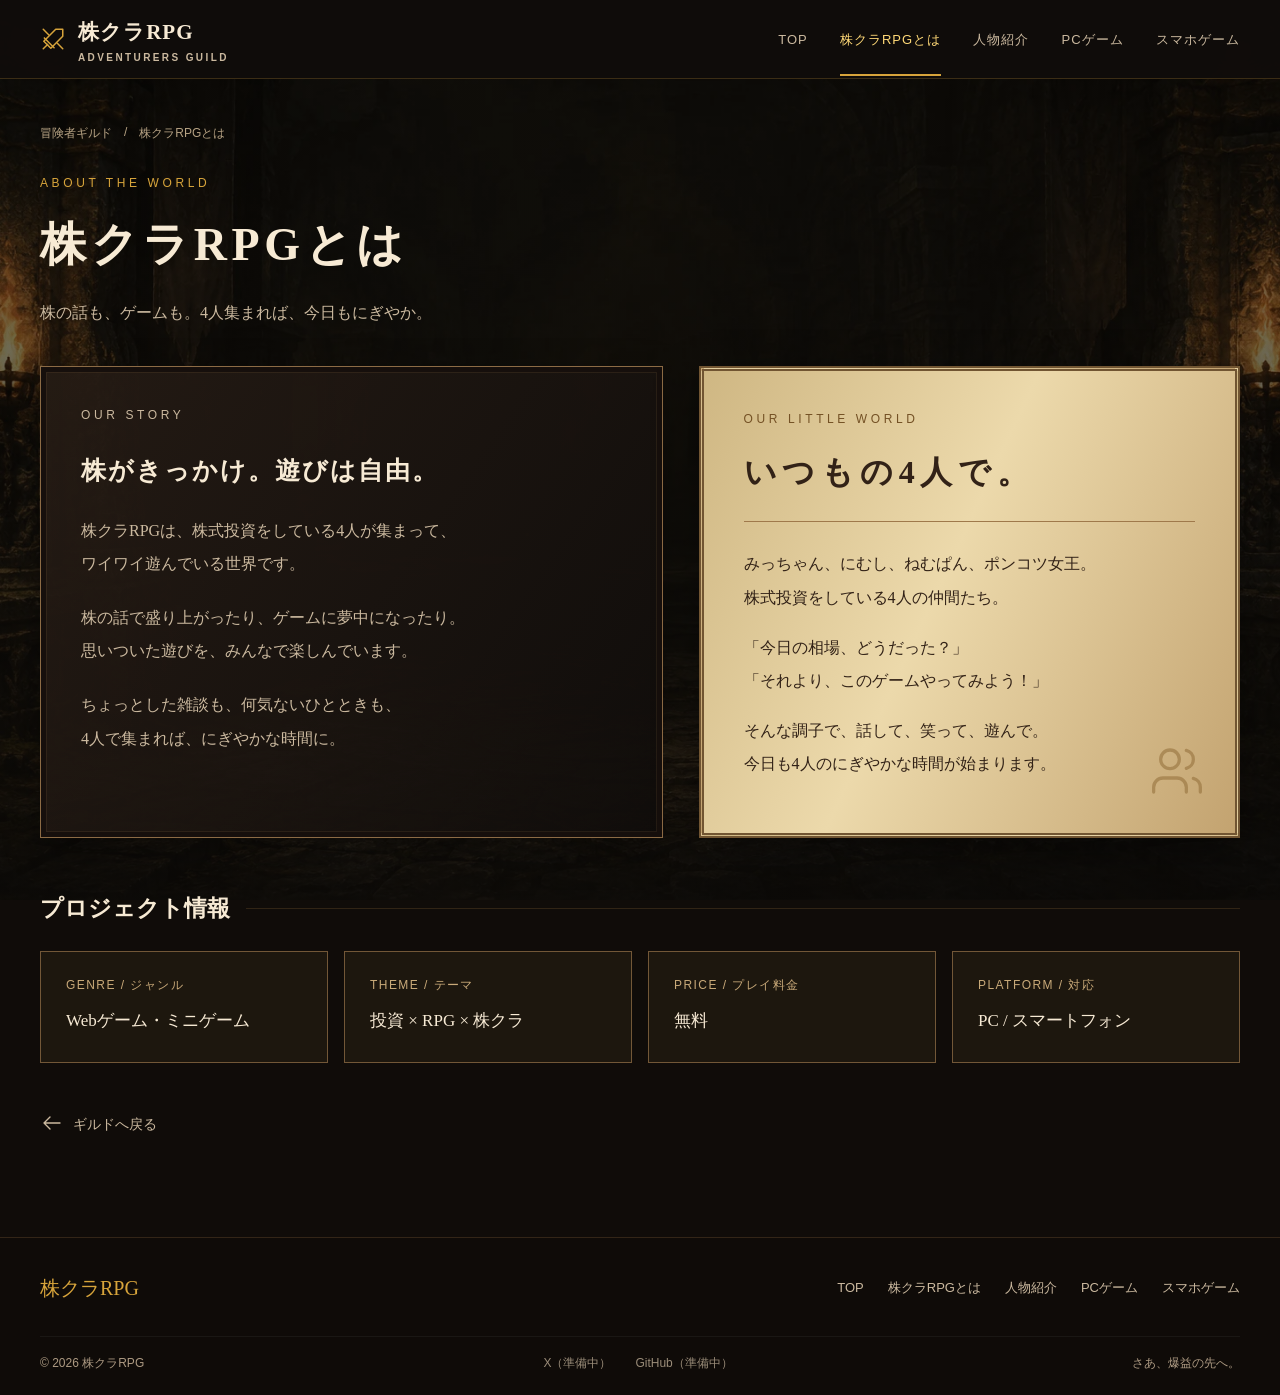
==== about.html @ ed6b9f36 "first commit" ====
<!doctype html>
<html lang="ja"><head><meta charset="utf-8"><meta name="viewport" content="width=device-width,initial-scale=1"><meta name="theme-color" content="#100c09"><title>株クラRPGとは | 株クラRPG 公式サイト</title><meta name="description" content="株式投資をしている4人が集まって、株の話やゲームをワイワイ楽しむ株クラRPGの世界。"><meta property="og:title" content="株クラRPGとは | 株クラRPG"><meta property="og:description" content="株式投資をしている4人が集まって、株の話やゲームをワイワイ楽しむ株クラRPGの世界。"><meta property="og:type" content="website"><meta name="twitter:card" content="summary_large_image"><meta property="og:image" content="https://kabukura-rpg-guild.eager-loom-9898.chatgpt.site/assets/images/logo/kabukura-rpg.png"><meta property="og:image:alt" content="株クラRPG ロゴ"><meta property="og:url" content="https://kabukura-rpg-guild.eager-loom-9898.chatgpt.site/about.html"><link rel="icon" href="./assets/images/logo/kabukura-rpg.png"><link rel="stylesheet" href="./assets/css/common.css"><link rel="stylesheet" href="./assets/css/pages.css"><script src="./data/site.js" defer></script><script src="./assets/js/common.js" defer></script></head><body class="subpage"><a class="skip-link" href="#main">本文へスキップ</a><header class="site-header" data-header></header><main id="main" class="container page-main"><div class="page-head"><div class="crumb"><a href="./index.html">冒険者ギルド</a><span>/</span><span>株クラRPGとは</span></div><p class="eyebrow">About the world</p><h1>株クラRPGとは</h1><p>株の話も、ゲームも。4人集まれば、今日もにぎやか。</p></div><div class="page-content"><div class="intro-layout"><section class="intro-copy rpg-panel"><p class="eyebrow">Our story</p><h2>株がきっかけ。遊びは自由。</h2><p>株クラRPGは、株式投資をしている4人が集まって、<br>ワイワイ遊んでいる世界です。</p><p>株の話で盛り上がったり、ゲームに夢中になったり。<br>思いついた遊びを、みんなで楽しんでいます。</p><p>ちょっとした雑談も、何気ないひとときも、<br>4人で集まれば、にぎやかな時間に。</p></section><section class="lore-card"><p class="eyebrow">Our little world</p><h2>いつもの4人で。</h2><p>みっちゃん、にむし、ねむぱん、ポンコツ女王。<br>株式投資をしている4人の仲間たち。</p><p>「今日の相場、どうだった？」<br>「それより、このゲームやってみよう！」</p><p>そんな調子で、話して、笑って、遊んで。<br>今日も4人のにぎやかな時間が始まります。</p><span class="lore-mark" data-icon="users"></span></section></div><h2 class="section-heading">プロジェクト情報</h2><dl class="info-grid"><div class="info-card"><dt>GENRE / ジャンル</dt><dd>Webゲーム・ミニゲーム</dd></div><div class="info-card"><dt>THEME / テーマ</dt><dd>投資 × RPG × 株クラ</dd></div><div class="info-card"><dt>PRICE / プレイ料金</dt><dd>無料</dd></div><div class="info-card"><dt>PLATFORM / 対応</dt><dd>PC / スマートフォン</dd></div></dl><div class="page-end"><a href="./index.html" class="back-link"><span data-icon="back"></span>ギルドへ戻る</a></div></div></main><footer class="site-footer" data-footer></footer><noscript><p class="container noscript">人物・ゲームの一覧表示にはJavaScriptが必要です。<a href="./index.html">TOP</a> / <a href="./about.html">株クラRPGとは</a> / <a href="./characters.html">人物紹介</a> / <a href="./games-pc.html">PCゲーム</a> / <a href="./games-mobile.html">スマホゲーム</a></p></noscript></body></html>
---- assets/css/common.css ----
@charset "UTF-8";
:root{--bg-deep:#100c09;--bg-stone:#211912;--stone-light:#463527;--wood-dark:#3a2113;--wood-main:#6d3d1f;--wood-light:#a9652e;--gold:#d7a43b;--gold-light:#ffd977;--fire:#ef7b21;--fire-light:#ffc45c;--text-main:#f7ead4;--text-sub:#cbb99f;--danger:#b94235;--blue:#315f9c;--line:#82613b;--serif:"Yu Mincho","Hiragino Mincho ProN",serif;--sans:"Hiragino Kaku Gothic ProN","Yu Gothic",sans-serif}
*{box-sizing:border-box}html{scroll-behavior:smooth;color-scheme:dark}body{margin:0;background:var(--bg-deep);color:var(--text-main);font-family:var(--serif);font-size:16px;line-height:1.8}body:before{content:"";position:fixed;inset:0;z-index:-1;background:linear-gradient(180deg,rgba(12,10,8,.45),rgba(12,10,8,.82)),url('../images/backgrounds/guild-hall.webp') center top/cover no-repeat}a{color:inherit;text-decoration:none}button{font:inherit;color:inherit;cursor:pointer}img{max-width:100%;display:block}button,a{-webkit-tap-highlight-color:transparent}button:disabled{cursor:not-allowed}a:focus-visible,button:focus-visible{outline:3px solid var(--gold-light);outline-offset:5px}h1,h2,h3,p{margin-top:0}h1,h2,h3{font-weight:600}svg.icon{width:24px;height:24px;fill:none;stroke:currentColor;stroke-width:1.4;stroke-linecap:round;stroke-linejoin:round;flex-shrink:0}.container{width:min(1200px,calc(100% - 64px));margin-inline:auto}.skip-link{position:fixed;left:16px;top:-100px;z-index:100;background:var(--bg-stone);padding:12px}.skip-link:focus{top:10px}.site-header{position:sticky;top:0;z-index:20;border-bottom:1px solid #d7a43b38;background:#100d0bef;backdrop-filter:blur(12px)}.header-inner{min-height:78px;display:flex;align-items:center;justify-content:space-between;gap:24px}.brand{display:flex;gap:12px;align-items:center;font-size:21px;font-weight:700;letter-spacing:.05em}.brand svg{color:var(--gold);width:26px;height:26px}.brand small{font-family:var(--sans);display:block;font-size:10px;letter-spacing:.24em;line-height:1.3;color:var(--text-sub)}.main-nav{display:flex;gap:32px;align-items:center;font-family:var(--sans);font-size:13px;letter-spacing:.08em}.main-nav a{padding:26px 0 23px;border-bottom:2px solid transparent;color:var(--text-sub)}.main-nav a:hover,.main-nav a[aria-current]{color:var(--gold-light);border-color:var(--gold)}.menu-toggle{display:none;min-width:44px;min-height:44px;border:1px solid var(--line);background:#211912}.eyebrow{font:12px/1.5 var(--sans);letter-spacing:.3em;color:var(--gold);text-transform:uppercase}.rpg-panel{background:linear-gradient(125deg,#261c15ee,#100d0bf5);border:1px solid #8c6b45;box-shadow:inset 0 0 0 5px #160f0c,inset 0 0 0 6px #6e543338,0 12px 35px #0005}.gold-button,.sub-button{display:inline-flex;justify-content:center;align-items:center;gap:10px;min-height:48px;padding:10px 22px;border:1px solid #be904f;background:linear-gradient(#644424,#3a2718);color:var(--gold-light);font-size:14px;letter-spacing:.08em;transition:filter .2s}.gold-button:hover{filter:brightness(1.25)}.sub-button{background:#17130e;border-color:#5c4934;color:var(--text-sub)}.site-footer{border-top:1px solid #8763384d;background:#100c09cc;margin-top:70px;padding:32px 0 20px;font-family:var(--sans)}.footer-top,.footer-bottom{display:flex;justify-content:space-between;align-items:center;gap:24px}.footer-brand{font-family:var(--serif);font-size:20px;color:var(--gold)}.footer-nav{display:flex;flex-wrap:wrap;gap:12px 24px;font-size:13px;color:var(--text-sub)}.footer-nav a:hover{color:var(--gold-light)}.footer-bottom{margin-top:30px;border-top:1px solid #ffffff0c;padding-top:16px;font-size:12px;color:#ad9a82}.social-links{display:flex;gap:24px}.social-unset{color:#9b8d79;font-size:12px}.back-link{display:inline-flex;align-items:center;gap:9px;font:14px var(--sans);color:var(--text-sub);min-height:44px}.page-head{padding:46px 0 38px}.page-head h1{font-size:clamp(30px,4vw,46px);letter-spacing:.1em;margin:12px 0}.page-head p:last-child{color:var(--text-sub);margin:0}.crumb{font:12px var(--sans);color:#b7a384;display:flex;gap:12px;margin-bottom:32px}.page-main{min-height:65vh}.noscript{padding:16px;border:1px solid var(--gold)}
@media(max-width:1000px){.main-nav{gap:18px;font-size:12px}}@media(max-width:767px){.container{width:calc(100% - 36px)}.header-inner{min-height:66px}.brand{font-size:18px}.menu-toggle{display:grid;place-items:center}.main-nav{display:none;position:absolute;top:66px;left:0;right:0;flex-direction:column;gap:0;background:#17120ffb;border-bottom:1px solid var(--line);padding:14px 18px}.main-nav.is-open{display:flex}.main-nav a{width:100%;padding:13px 10px;font-size:14px}.footer-top,.footer-bottom{align-items:flex-start;flex-direction:column;gap:18px}.footer-nav{gap:12px 18px}.site-footer{margin-top:44px}.page-head{padding-top:30px}.page-head h1{font-size:30px}body:before{position:absolute;min-height:100vh;background-attachment:scroll}}
@media(prefers-reduced-motion:reduce){html{scroll-behavior:auto}*,*:before,*:after{animation:none!important;transition:none!important}}
---- assets/css/pages.css ----
.page-content{padding-bottom:20px}.intro-layout{display:grid;grid-template-columns:1.15fr 1fr;gap:36px;align-items:stretch}.intro-copy{padding:36px 40px}.intro-copy h2{font-size:25px;letter-spacing:.08em}.intro-copy p{line-height:2.1;color:var(--text-sub);margin-bottom:20px}.intro-copy p:last-child{margin-bottom:0}.lore-card{padding:36px 40px;background:linear-gradient(115deg,#cfb783,#ecd9ab 45%,#c3a370);color:#322217;border:5px double #715532;box-shadow:0 12px 40px #0006;position:relative}.lore-card .eyebrow{color:#745125}.lore-card h2{font-size:32px;letter-spacing:.18em;border-bottom:1px solid #9f794b;padding-bottom:20px;margin:10px 0 25px}.lore-card p{line-height:2.1}.lore-card small{font:12px var(--sans);color:#684e30}.lore-mark{position:absolute;right:30px;bottom:24px;color:#96723d;opacity:.6}.lore-mark svg{width:56px;height:56px}.section-heading{display:flex;gap:16px;align-items:center;font-size:23px;margin:50px 0 22px}.section-heading:after{content:"";flex:1;height:1px;background:#9f75413b}.info-grid{display:grid;grid-template-columns:repeat(4,1fr);gap:16px}.info-card{padding:25px;background:#201910e6;border:1px solid #725737}.info-card dt{font:12px var(--sans);color:#c9aa79;letter-spacing:.12em;margin-bottom:12px}.info-card dd{margin:0;font-size:17px}.page-end{margin-top:40px;display:flex;justify-content:space-between;flex-wrap:wrap;gap:16px}.character-grid{display:grid;grid-template-columns:repeat(4,minmax(0,1fr));gap:22px}.character-card{overflow:hidden;background:#1c1610ed;border:1px solid #755b3b;box-shadow:0 10px 30px #0003}.portrait{position:relative;width:100%;aspect-ratio:1/1.12;background:radial-gradient(ellipse at 50% 70%,#79613e35,transparent 68%),#171510;border-bottom:1px solid #725737}.portrait img{width:100%;height:100%;object-fit:contain;padding:42px;opacity:.6}.portrait-tag{position:absolute;left:14px;top:14px;font:11px var(--sans);color:#d4bb93;letter-spacing:.1em}.portrait-label{position:absolute;bottom:18px;width:100%;text-align:center;font:12px var(--sans);letter-spacing:.15em;color:#bda787}.character-body{padding:23px}.character-body h2{font-size:22px;margin:0 0 3px}.class-label{font:11px var(--sans);color:var(--gold);letter-spacing:.15em}.character-body p{font-size:14px;color:var(--text-sub);min-height:50px;margin:16px 0}.character-body button{width:100%}.placeholder-note{font:13px/1.8 var(--sans);color:#baa68b;margin-top:24px}.character-modal{color:var(--text-main);background:#1c1610;border:1px solid #b18c51;padding:0;width:min(760px,calc(100% - 32px));max-height:90dvh;box-shadow:0 25px 100px #000b}.character-modal::backdrop{background:#080605d9;backdrop-filter:blur(5px)}.modal-close{position:absolute;right:14px;top:14px;display:grid;place-items:center;min-width:44px;min-height:44px;border:1px solid #82613b;background:#1c1610;z-index:2}.modal-layout{display:grid;grid-template-columns:42% 58%}.modal-layout .portrait{height:100%;min-height:440px;aspect-ratio:auto;border-bottom:0;border-right:1px solid #725737}.modal-copy{padding:56px 32px 32px}.modal-copy h2{font-size:28px;margin:0}.modal-copy p{font-size:15px;color:var(--text-sub)}.stats{border-block:1px solid #765832;margin:24px 0;padding:16px 0;display:grid;gap:9px}.stat{display:flex;justify-content:space-between;font:14px var(--sans)}.stat dd{margin:0;color:var(--gold)}.quest-intro{display:flex;align-items:center;justify-content:space-between;gap:20px;padding:18px 25px;margin-bottom:28px;border:1px solid #6f5231;background:#261b10d9}.quest-intro p{margin:0;font-size:14px;color:var(--text-sub)}.quest-count{font:12px var(--sans);color:var(--gold);white-space:nowrap}.quest-grid{display:grid;grid-template-columns:repeat(3,minmax(0,1fr));gap:24px}.quest-card{border:1px solid #715536;background:#20180fee;overflow:hidden}.quest-art{position:relative;aspect-ratio:16/10;overflow:hidden;display:grid;place-items:center;background:radial-gradient(ellipse,#86634425,#12110d)}.quest-art img{width:100%;height:100%;object-fit:cover;transition:transform .3s}.quest-art>.icon{width:56px;height:56px;color:#aa8855;stroke-width:1}.quest-badge{position:absolute;left:16px;top:14px;font:10px var(--sans);letter-spacing:.16em;color:#dfbf85;border:1px solid #87643c;padding:4px 8px;background:#17110bc9}.quest-body{padding:24px}.quest-body h2{font-size:23px;margin:0}.quest-subtitle{font-size:16px;color:#d5bea0;margin:4px 0 19px}.quest-meta{display:flex;gap:8px;flex-wrap:wrap;margin-bottom:20px;font:12px var(--sans);color:#c3ae8f}.quest-meta span{border:1px solid #59442c;padding:5px 8px}.quest-facts{font:14px/2 var(--sans);color:var(--text-sub);margin:0 0 24px}.quest-facts div{display:flex;justify-content:space-between;gap:10px}.quest-facts dd{margin:0}.quest-body .gold-button,.quest-body .sub-button{width:100%}.quest-card.is-locked{opacity:.7}.quest-card:has(.gold-button):hover{border-color:var(--gold)}.quest-card:has(.gold-button):hover img{transform:scale(1.03)}.empty-state{grid-column:1/-1;padding:42px;text-align:center;border:1px solid var(--line)}
@media(max-width:1199px){.character-grid,.quest-grid{grid-template-columns:repeat(2,minmax(0,1fr))}.info-grid{grid-template-columns:repeat(2,1fr)}.intro-layout{gap:24px}.intro-copy,.lore-card{padding:28px}}@media(max-width:767px){.intro-layout{grid-template-columns:1fr}.info-grid{gap:12px}.info-card{padding:18px}.info-card dd{font-size:15px}.character-grid{gap:15px}.character-body{padding:17px 12px}.character-body h2{font-size:18px}.character-body p{font-size:13px}.character-body button{font-size:13px;padding:9px}.portrait img{padding:28px}.portrait-tag{font-size:10px;left:10px}.portrait-label{font-size:10px;letter-spacing:.06em}.quest-grid{grid-template-columns:1fr}.quest-intro{padding:17px;align-items:flex-start;flex-direction:column;gap:8px}.modal-layout{grid-template-columns:1fr}.modal-layout .portrait{height:220px;min-height:0;border-right:0;border-bottom:1px solid #725737}.modal-copy{padding:24px}.modal-layout .portrait img{max-width:200px;margin:auto}.page-end{flex-direction:column;align-items:flex-start}}

/* Provided character artwork: preserve full color and the complete image. */
.character-card .portrait--art{aspect-ratio:1}
.portrait--art img{padding:0;opacity:1;object-fit:contain}
.portrait--art .portrait-tag{z-index:1;background:#17110bd9;border:1px solid #b08b4d80;padding:4px 7px;color:#f7ead4;line-height:1.5}
.modal-layout .portrait--art{height:auto;min-height:0;display:flex;align-items:center}
.modal-layout .portrait--art img{padding:0;max-width:none;height:auto;max-height:75dvh;object-fit:contain}
@media(max-width:767px){.modal-layout .portrait--art{height:auto;aspect-ratio:1}.modal-layout .portrait--art img{width:100%;height:100%;max-height:none}}
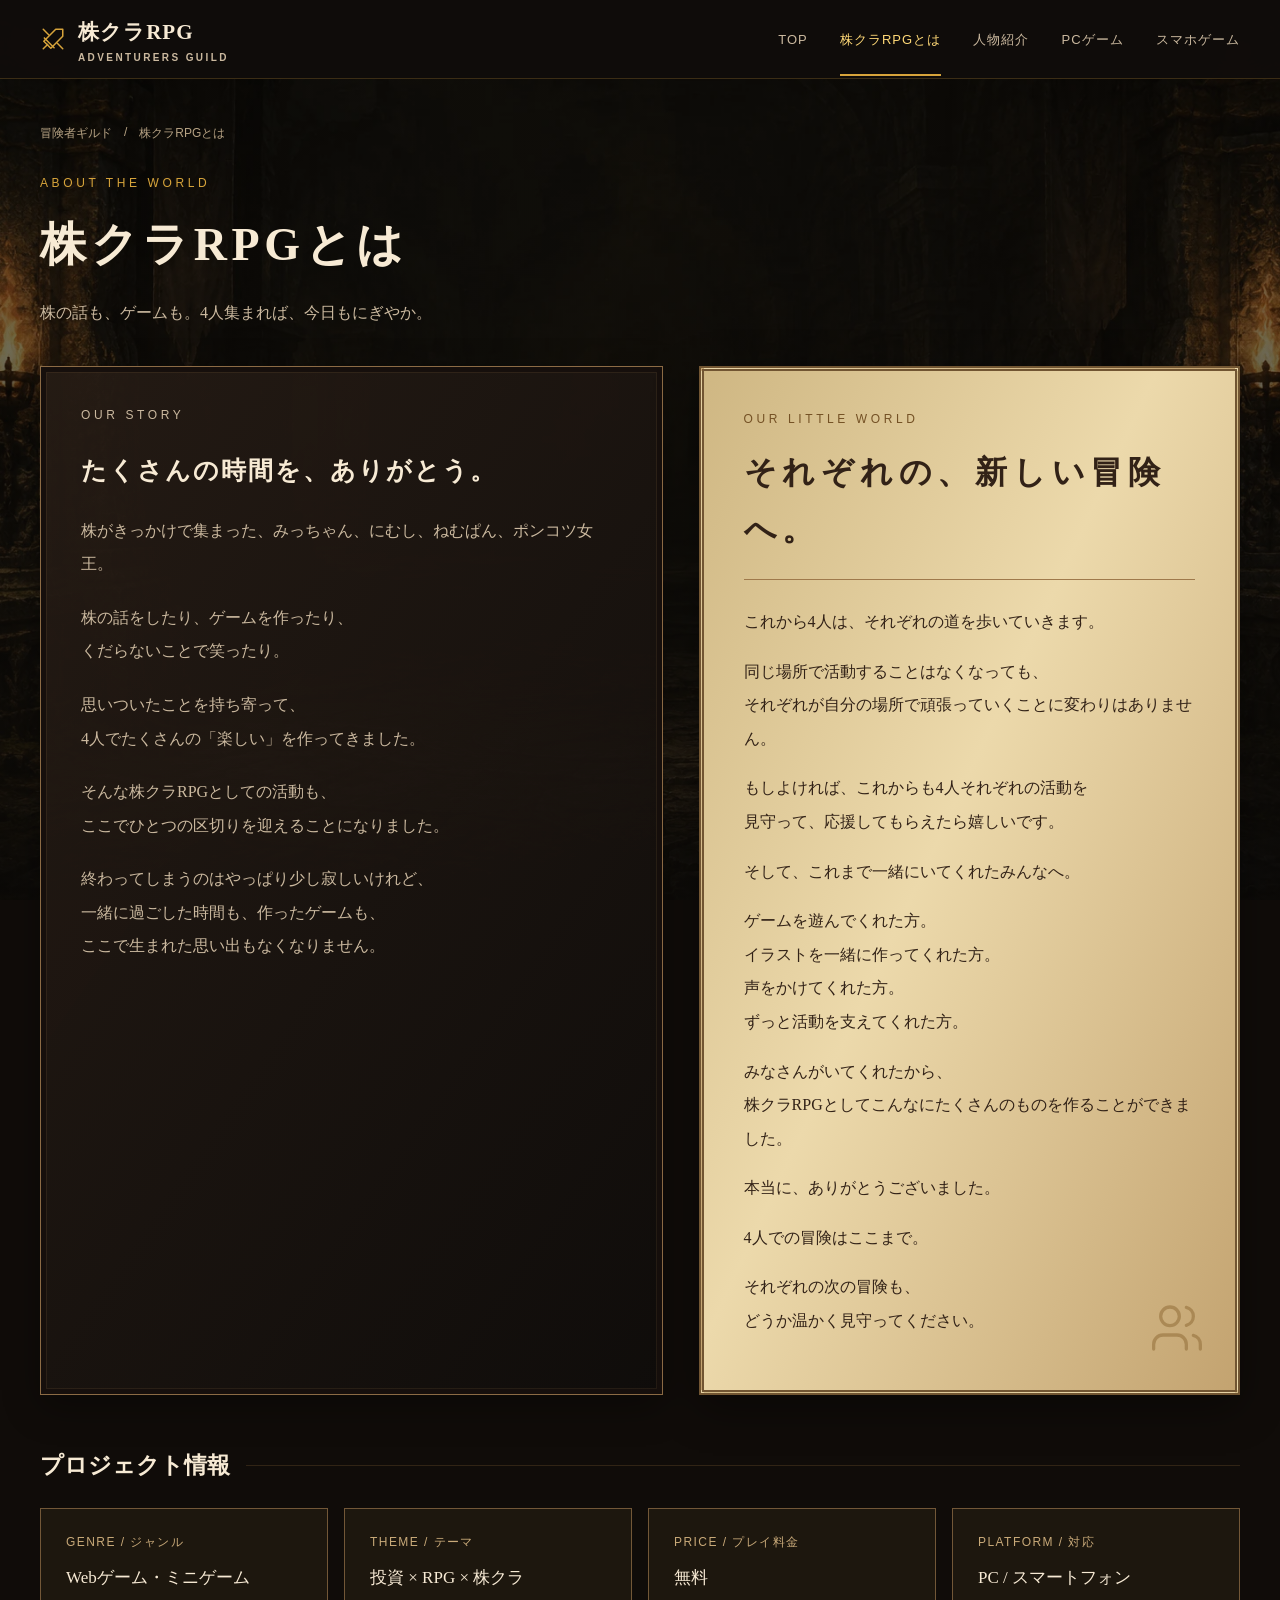
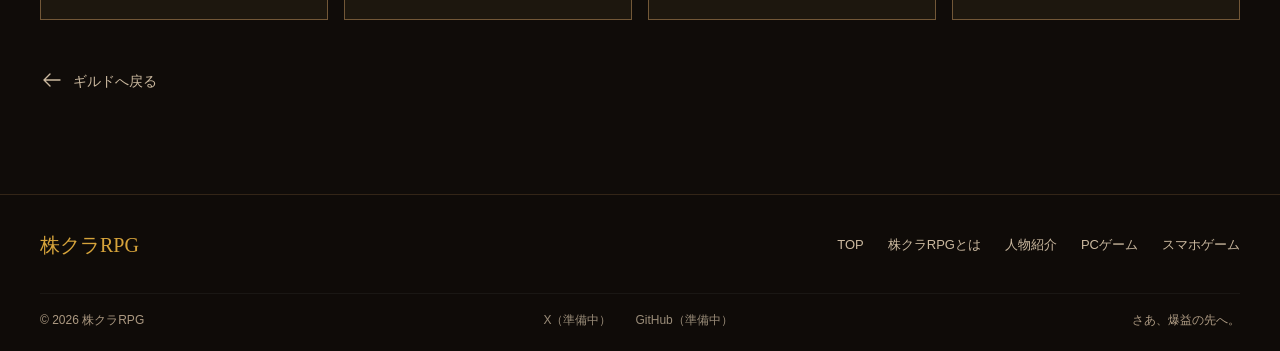
==== commit 3243a467: "最後に" ====
--- a/about.html
+++ b/about.html
@@ -1,2 +1,2 @@
 <!doctype html>
-<html lang="ja"><head><meta charset="utf-8"><meta name="viewport" content="width=device-width,initial-scale=1"><meta name="theme-color" content="#100c09"><title>株クラRPGとは | 株クラRPG 公式サイト</title><meta name="description" content="株式投資をしている4人が集まって、株の話やゲームをワイワイ楽しむ株クラRPGの世界。"><meta property="og:title" content="株クラRPGとは | 株クラRPG"><meta property="og:description" content="株式投資をしている4人が集まって、株の話やゲームをワイワイ楽しむ株クラRPGの世界。"><meta property="og:type" content="website"><meta name="twitter:card" content="summary_large_image"><meta property="og:image" content="https://kabukura-rpg-guild.eager-loom-9898.chatgpt.site/assets/images/logo/kabukura-rpg.png"><meta property="og:image:alt" content="株クラRPG ロゴ"><meta property="og:url" content="https://kabukura-rpg-guild.eager-loom-9898.chatgpt.site/about.html"><link rel="icon" href="./assets/images/logo/kabukura-rpg.png"><link rel="stylesheet" href="./assets/css/common.css"><link rel="stylesheet" href="./assets/css/pages.css"><script src="./data/site.js" defer></script><script src="./assets/js/common.js" defer></script></head><body class="subpage"><a class="skip-link" href="#main">本文へスキップ</a><header class="site-header" data-header></header><main id="main" class="container page-main"><div class="page-head"><div class="crumb"><a href="./index.html">冒険者ギルド</a><span>/</span><span>株クラRPGとは</span></div><p class="eyebrow">About the world</p><h1>株クラRPGとは</h1><p>株の話も、ゲームも。4人集まれば、今日もにぎやか。</p></div><div class="page-content"><div class="intro-layout"><section class="intro-copy rpg-panel"><p class="eyebrow">Our story</p><h2>株がきっかけ。遊びは自由。</h2><p>株クラRPGは、株式投資をしている4人が集まって、<br>ワイワイ遊んでいる世界です。</p><p>株の話で盛り上がったり、ゲームに夢中になったり。<br>思いついた遊びを、みんなで楽しんでいます。</p><p>ちょっとした雑談も、何気ないひとときも、<br>4人で集まれば、にぎやかな時間に。</p></section><section class="lore-card"><p class="eyebrow">Our little world</p><h2>いつもの4人で。</h2><p>みっちゃん、にむし、ねむぱん、ポンコツ女王。<br>株式投資をしている4人の仲間たち。</p><p>「今日の相場、どうだった？」<br>「それより、このゲームやってみよう！」</p><p>そんな調子で、話して、笑って、遊んで。<br>今日も4人のにぎやかな時間が始まります。</p><span class="lore-mark" data-icon="users"></span></section></div><h2 class="section-heading">プロジェクト情報</h2><dl class="info-grid"><div class="info-card"><dt>GENRE / ジャンル</dt><dd>Webゲーム・ミニゲーム</dd></div><div class="info-card"><dt>THEME / テーマ</dt><dd>投資 × RPG × 株クラ</dd></div><div class="info-card"><dt>PRICE / プレイ料金</dt><dd>無料</dd></div><div class="info-card"><dt>PLATFORM / 対応</dt><dd>PC / スマートフォン</dd></div></dl><div class="page-end"><a href="./index.html" class="back-link"><span data-icon="back"></span>ギルドへ戻る</a></div></div></main><footer class="site-footer" data-footer></footer><noscript><p class="container noscript">人物・ゲームの一覧表示にはJavaScriptが必要です。<a href="./index.html">TOP</a> / <a href="./about.html">株クラRPGとは</a> / <a href="./characters.html">人物紹介</a> / <a href="./games-pc.html">PCゲーム</a> / <a href="./games-mobile.html">スマホゲーム</a></p></noscript></body></html>+<html lang="ja"><head><meta charset="utf-8"><meta name="viewport" content="width=device-width,initial-scale=1"><meta name="theme-color" content="#100c09"><title>株クラRPGとは | 株クラRPG 公式サイト</title><meta name="description" content="株式投資をしている4人が集まって、株の話やゲームをワイワイ楽しむ株クラRPGの世界。"><meta property="og:title" content="株クラRPGとは | 株クラRPG"><meta property="og:description" content="株式投資をしている4人が集まって、株の話やゲームをワイワイ楽しむ株クラRPGの世界。"><meta property="og:type" content="website"><meta name="twitter:card" content="summary_large_image"><meta name="twitter:image" content="https://kabukura-rpg.github.io/portfolio/assets/images/logo/kabukura-rpg.png"><meta property="og:image" content="https://kabukura-rpg.github.io/portfolio/assets/images/logo/kabukura-rpg.png"><meta property="og:image:alt" content="株クラRPG ロゴ"><meta property="og:url" content="https://kabukura-rpg.github.io/portfolio/about.html"><link rel="icon" type="image/png" sizes="64x64" href="./assets/images/icons/favicon.png"><link rel="stylesheet" href="./assets/css/common.css"><link rel="stylesheet" href="./assets/css/pages.css?v=20260910-2"><link rel="stylesheet" href="./assets/css/dungeon.css?v=20260910-3"><script src="./data/site.js" defer></script><script src="./assets/js/common.js?v=20260910-2" defer></script><script src="./assets/js/dungeon.js?v=20260910-1" defer></script><script src="./assets/js/feedback.js?v=20260910-1" defer></script></head><body class="subpage"><a class="skip-link" href="#main">本文へスキップ</a><header class="site-header" data-header></header><main data-page-view data-page="about" id="main" class="container page-main"><div class="page-head"><div class="crumb"><a data-navigation="page" data-destination="index" href="./index.html"><span class="desktop-crumb-label">冒険者ギルド</span><span class="mobile-return-label">← ギルドへ戻る</span></a><span>/</span><span>株クラRPGとは</span></div><p class="eyebrow">About the world</p><p class="area-marker"><span>ARCHIVES</span><small>古文書の間</small></p><h1>株クラRPGとは</h1><p>株の話も、ゲームも。4人集まれば、今日もにぎやか。</p></div><div class="page-content"><div class="intro-layout"><section class="intro-copy rpg-panel"><p class="eyebrow">Our story</p><h2>たくさんの時間を、ありがとう。</h2><p>株がきっかけで集まった、みっちゃん、にむし、ねむぱん、ポンコツ女王。</p><p>株の話をしたり、ゲームを作ったり、<br>くだらないことで笑ったり。</p><p>思いついたことを持ち寄って、<br>4人でたくさんの「楽しい」を作ってきました。</p><p>そんな株クラRPGとしての活動も、<br>ここでひとつの区切りを迎えることになりました。</p><p>終わってしまうのはやっぱり少し寂しいけれど、<br>一緒に過ごした時間も、作ったゲームも、<br>ここで生まれた思い出もなくなりません。</p></section><section class="lore-card"><p class="eyebrow">Our little world</p><h2>それぞれの、新しい冒険へ。</h2><p>これから4人は、それぞれの道を歩いていきます。</p><p>同じ場所で活動することはなくなっても、<br>それぞれが自分の場所で頑張っていくことに変わりはありません。</p><p>もしよければ、これからも4人それぞれの活動を<br>見守って、応援してもらえたら嬉しいです。</p><p>そして、これまで一緒にいてくれたみんなへ。</p><p>ゲームを遊んでくれた方。<br>イラストを一緒に作ってくれた方。<br>声をかけてくれた方。<br>ずっと活動を支えてくれた方。</p><p>みなさんがいてくれたから、<br>株クラRPGとしてこんなにたくさんのものを作ることができました。</p><p>本当に、ありがとうございました。</p><p>4人での冒険はここまで。</p><p>それぞれの次の冒険も、<br>どうか温かく見守ってください。</p><span class="lore-mark" data-icon="users"></span></section></div><p class="area-divider" aria-hidden="true"><span>ARCHIVES · 記録の棚</span></p><h2 class="section-heading">プロジェクト情報</h2><dl class="info-grid"><div class="info-card"><dt>GENRE / ジャンル</dt><dd>Webゲーム・ミニゲーム</dd></div><div class="info-card"><dt>THEME / テーマ</dt><dd>投資 × RPG × 株クラ</dd></div><div class="info-card"><dt>PRICE / プレイ料金</dt><dd>無料</dd></div><div class="info-card"><dt>PLATFORM / 対応</dt><dd>PC / スマートフォン</dd></div></dl><p class="area-divider area-divider--return" aria-hidden="true"><span>RETURN TO GUILD</span></p><div class="page-end"><a data-navigation="page" data-destination="index" href="./index.html" class="back-link"><span data-icon="back"></span>ギルドへ戻る</a></div></div></main><footer class="site-footer" data-footer></footer><noscript><p class="container noscript">人物・ゲームの一覧表示にはJavaScriptが必要です。<a data-navigation="page" data-destination="index" href="./index.html">TOP</a> / <a data-navigation="page" data-destination="about" href="./about.html">株クラRPGとは</a> / <a data-navigation="page" data-destination="characters" href="./characters.html">人物紹介</a> / <a data-navigation="page" data-destination="games-pc" href="./games-pc.html">PCゲーム</a> / <a data-navigation="page" data-destination="games-mobile" href="./games-mobile.html">スマホゲーム</a></p></noscript></body></html>
--- a/assets/css/pages.css
+++ b/assets/css/pages.css
@@ -8,3 +8,44 @@
 .modal-layout .portrait--art{height:auto;min-height:0;display:flex;align-items:center}
 .modal-layout .portrait--art img{padding:0;max-width:none;height:auto;max-height:75dvh;object-fit:contain}
 @media(max-width:767px){.modal-layout .portrait--art{height:auto;aspect-ratio:1}.modal-layout .portrait--art img{width:100%;height:100%;max-height:none}}
+
+/* Quest content and launch surface can receive motion independently later. */
+.quest-body{display:flex;flex-direction:column;gap:16px}
+.quest-subtitle{margin:4px 0 0}
+.quest-description{font-size:15px;line-height:1.85;color:var(--text-sub);margin:0}
+.quest-controls .quest-meta{margin:0}
+.quest-operation-note{font:13px/1.7 var(--sans);color:var(--text-sub);margin:10px 0 0}
+.quest-launch{margin-top:auto}
+.quest-launch-content{display:inline-flex;align-items:center;justify-content:center;gap:10px}
+.quest-facts{display:flex;flex-wrap:wrap;gap:8px 24px;margin:0;font-size:12px}
+.quest-facts div{gap:12px}
+.quest-grid[data-layout="single"]{grid-template-columns:minmax(0,1fr);max-width:1040px;margin-inline:auto}
+.quest-grid[data-layout="single"] .quest-card{display:grid;grid-template-columns:minmax(0,1.15fr) minmax(0,1fr)}
+.quest-grid[data-layout="single"] .quest-art{width:100%;aspect-ratio:auto;min-width:0;background:#100e0b}
+.quest-grid[data-layout="single"] .quest-art img{object-fit:contain}
+.quest-grid[data-layout="single"] .quest-badge{top:auto;bottom:12px}
+.quest-grid[data-layout="single"] .quest-body{padding:30px;border-left:1px solid #715536}
+@media(max-width:767px){
+  .game-page .page-head{padding:20px 0 14px}
+  .game-page .crumb{margin-bottom:12px}
+  .game-page .page-head .eyebrow{margin-bottom:4px}
+  .game-page .page-head h1{margin:6px 0}
+  .game-page .quest-intro{padding:10px 14px;margin-bottom:16px;gap:4px 12px;flex-direction:row;align-items:center;flex-wrap:wrap}
+  .quest-grid[data-layout="single"] .quest-card{grid-template-columns:minmax(0,1fr)}
+  .quest-grid[data-layout="single"] .quest-art{aspect-ratio:3/2;max-height:170px}
+  .quest-grid[data-layout="single"] .quest-body{padding:18px;border-left:0;border-top:1px solid #715536;gap:12px}
+  .quest-grid[data-layout="single"] .quest-badge{left:8px;top:auto;bottom:8px;font-size:8px;padding:3px 5px}
+  .quest-body h2{font-size:22px}
+  .quest-description{font-size:14px;line-height:1.75}
+  .quest-operation-note{font-size:12px}
+}
+
+/* Character details only: keep long profiles and links inside the status window. */
+.character-modal{overflow-y:auto;overscroll-behavior:contain}
+.modal-copy{min-width:0}
+.character-detail-section{margin-top:24px}
+.character-detail-section .eyebrow{margin-bottom:12px}
+.character-profile{white-space:pre-line;overflow-wrap:anywhere}
+.character-links{display:flex;flex-wrap:wrap;gap:10px}
+.character-links .character-link{min-height:44px;max-width:100%;padding:10px 14px;font:14px/1.6 var(--sans);letter-spacing:0;overflow-wrap:anywhere}
+.character-link:hover,.character-link:active{border-color:var(--gold);background:#302317;color:var(--gold-light)}
--- a/assets/css/dungeon.css
+++ b/assets/css/dungeon.css
@@ -0,0 +1,166 @@
+/* Mobile interaction layer. Desktop layout and key art stay untouched. */
+.area-marker, .mobile-return-label, .transition-overlay { display: none; }
+.area-divider, .menu-caption, .menu-area, .modal-caption { display: none; }
+.modal-toolbar { display: contents; }
+
+@media (max-width: 767px) {
+  .page-head .desktop-crumb-label, .page-head .crumb > span,
+  .page-head > .eyebrow { display: none; }
+  .mobile-return-label { display: inline; }
+  .page-head .crumb, .game-page .page-head .crumb { margin-bottom: 8px; }
+  .page-head .crumb a { display: inline-flex; align-items: center; min-height: 44px; }
+  .page-end .back-link { min-height: 44px; display: inline-flex; align-items: center; }
+  .page-head .area-marker {
+    display: flex; flex-wrap: wrap; align-items: center; gap: 2px 10px;
+    margin: 0 0 8px; padding-left: 10px; border-left: 2px solid var(--gold);
+    color: var(--gold-light); line-height: 1.6;
+  }
+  .area-marker span { font: 11px/1.6 var(--sans); letter-spacing: .1em; }
+  .area-marker small { font-size: 12px; color: var(--text-sub); }
+
+  /* The glow is a static shadow on a layer; only its opacity animates. */
+  .portal, a[data-navigation="game"], .back-link, .crumb a {
+    position: relative; transition: transform 150ms;
+  }
+  .portal::after, a[data-navigation="game"]::after {
+    content: ""; position: absolute; inset: 0; border-radius: inherit;
+    pointer-events: none; opacity: 0; transition: opacity 150ms;
+    box-shadow: inset 0 0 16px #e7b85c70, 0 0 12px #e7b85c60;
+    border: 1px solid #f5d386;
+  }
+  .portal:active, .portal.is-entering,
+  a[data-navigation="game"]:active, a[data-navigation="game"].is-entering,
+  .back-link:active, .crumb a:active { transform: scale(.97); filter: none; }
+  .portal:active::after, .portal.is-entering::after,
+  a[data-navigation="game"]:active::after, a[data-navigation="game"].is-entering::after { opacity: 1; }
+  a[data-navigation="game"].is-entering { filter: none; }
+
+  .transition-overlay {
+    display: grid; place-items: center; position: fixed; inset: 0; z-index: 1000;
+    background: #0c0a08; color: #e9cf94; opacity: 0; pointer-events: none;
+    transition: none;
+  }
+  .transition-overlay.is-visible { opacity: 1; transition: opacity 280ms ease 60ms; }
+  .transition-overlay.is-quest { background: radial-gradient(ellipse, #302213, #0c0a08 70%); }
+  .transition-overlay.is-quest.is-visible { transition-duration: 340ms; }
+  .transition-caption { font: 12px/1.5 var(--sans); letter-spacing: .22em; }
+  .is-quest .transition-caption {
+    font-size: 20px; letter-spacing: .18em; padding: 18px 24px;
+    border-block: 1px solid #a77c40;
+  }
+  .explore-section { transition: opacity 380ms ease, transform 380ms ease; }
+  .explore-pending { opacity: 0; transform: translateY(12px); }
+  .explore-pending:focus-within { opacity: 1; transform: none; }
+}
+
+/* Phase 2: a still, gradually darker background; no scroll listeners or loops. */
+@media (max-width: 767px) {
+  body { position: relative; isolation: isolate; }
+  body::after {
+    content: ""; position: absolute; inset: 0; z-index: -1; pointer-events: none;
+    background: linear-gradient(180deg, transparent 320px, #0c0a0833 55%, #070b12a6);
+  }
+  .area-divider {
+    display: flex; align-items: center; gap: 12px; margin: 28px 0 18px;
+    color: #c8ad7b; font: 10px/1.6 var(--sans); letter-spacing: .14em;
+  }
+  .area-divider::before, .area-divider::after {
+    content: ""; height: 3px; flex: 1;
+    border-block: 1px solid #8f713e77;
+  }
+  .area-divider span { text-align: center; }
+  .area-divider + .welcome { margin-top: 0; }
+  .area-divider + .section-heading { margin-top: 0; }
+  .area-divider--return + .page-end { margin-top: 0; }
+
+  .site-header .main-nav {
+    display: flex; top: 100%; left: auto; right: 8px; width: min(330px, calc(100% - 16px));
+    max-height: calc(100dvh - 82px); overflow-y: auto; padding: 16px;
+    background: linear-gradient(135deg, #30251c, #14110eef);
+    border: 1px solid #9e7a45; box-shadow: inset 0 0 0 4px #18120e, 0 12px 28px #0008;
+    opacity: 0; transform: translateY(-8px); visibility: hidden; pointer-events: none;
+    transition: opacity 220ms ease, transform 220ms ease, visibility 0s linear 220ms;
+  }
+  .site-header .main-nav.is-open {
+    opacity: 1; transform: none; visibility: visible; pointer-events: auto;
+    transition-delay: 0s;
+  }
+  .menu-caption {
+    display: flex; justify-content: space-between; align-items: center; gap: 12px;
+    width: 100%; margin: 0 0 10px; padding: 4px 4px 12px; border-bottom: 1px solid #92744666;
+    color: var(--gold-light); font: 12px/1.5 var(--sans); letter-spacing: .1em;
+  }
+  .menu-caption span { font-size: 11px; color: var(--text-sub); letter-spacing: 0; }
+  .site-header .main-nav a {
+    display: flex; justify-content: space-between; align-items: center; flex-wrap: wrap;
+    gap: 3px 12px; min-height: 48px; padding: 12px 10px; border: 1px solid transparent;
+    transition: transform 150ms;
+  }
+  .main-nav .menu-area { display: block; font-size: 9px; letter-spacing: .04em; color: #b8a384; }
+  .site-header .main-nav a[aria-current="page"] { border-color: #ae854d; background: #b3852920; }
+  .main-nav a:active, .menu-toggle:active, .modal-close:active { transform: scale(.97); background: #4a3520; }
+  .menu-toggle, .modal-close { transition: transform 150ms; }
+
+  /* One native button per character remains the keyboard and pointer target. */
+  .character-card { position: relative; }
+  .character-card [data-character]::after { content: ""; position: absolute; inset: 0; }
+  .character-card::after {
+    content: ""; position: absolute; inset: 0; pointer-events: none;
+    border: 1px solid #ffe3a1; box-shadow: inset 0 0 20px #e2b75f55;
+    opacity: 0; transition: opacity 150ms;
+  }
+  .character-card:has([data-character]:active)::after, .character-card:focus-within::after { opacity: 1; }
+  .character-card:has([data-character]:active) { transform: scale(.97); transition: transform 150ms; }
+  .character-card [data-character] { filter: none; }
+  .character-modal {
+    border: 3px double #c3a064; background: linear-gradient(135deg, #29221a, #15130f);
+    max-height: calc(100dvh - 32px); width: calc(100% - 24px);
+  }
+  .character-modal[open] { animation: status-enter 240ms ease-out; }
+  .character-modal[open]::backdrop { backdrop-filter: none; animation: veil-enter 240ms ease-out; }
+  .character-modal.is-closing { animation: status-leave 200ms ease-in forwards; }
+  .character-modal.is-closing::backdrop { animation: veil-leave 200ms ease-in forwards; }
+  .modal-toolbar {
+    display: flex; justify-content: space-between; align-items: center; gap: 8px;
+    position: sticky; top: 0; z-index: 2; padding: 6px 8px 6px 14px;
+    background: #211a13; border-bottom: 1px solid #ac854b;
+  }
+  .modal-caption { display: block; font: 11px/1.5 var(--sans); letter-spacing: .1em; color: #e2c78f; }
+  .modal-toolbar .modal-close { position: static; flex-shrink: 0; }
+  .modal-copy .stats { padding: 16px 12px; background: #100d0999; border: 1px solid #7f653e; }
+  @keyframes status-enter { from { opacity: 0; transform: translateY(10px) scale(.98); } to { opacity: 1; transform: none; } }
+  @keyframes status-leave { to { opacity: 0; transform: translateY(8px) scale(.98); } }
+  @keyframes veil-enter { from { opacity: 0; } to { opacity: 1; } }
+  @keyframes veil-leave { to { opacity: 0; } }
+}
+
+@media (max-width: 767px) and (prefers-reduced-motion: reduce) {
+  .transition-overlay { display: none; }
+  .explore-section, .explore-pending { opacity: 1; transform: none; }
+  .portal:active, a[data-navigation="game"]:active, .back-link:active, .crumb a:active { transform: none; }
+  .portal::after, a[data-navigation="game"]::after { box-shadow: none; }
+  .site-header .main-nav, .character-card:has([data-character]:active),
+  .main-nav a:active, .menu-toggle:active, .modal-close:active { transform: none; }
+  .character-card::after { box-shadow: none; }
+}
+
+/* Phase 3: opt-in controls share the menu; no desktop layout changes. */
+.feedback-settings { display: none; }
+@media (max-width: 767px) {
+  .feedback-settings {
+    display: grid; grid-template-columns: repeat(2, minmax(0, 1fr)); gap: 8px;
+    width: 100%; margin-top: 12px; padding-top: 14px; border-top: 1px solid #92744666;
+  }
+  .feedback-settings button {
+    min-height: 44px; padding: 8px 4px; border: 1px solid #83683f;
+    background: #19140e; color: #cbb99f; font: 11px/1.5 var(--sans);
+    transition: transform 150ms;
+  }
+  .feedback-settings button[aria-pressed="true"] { color: #ffd977; border-color: #c99c50; background: #44311b; }
+  .feedback-settings button:active:not(:disabled) { transform: scale(.97); }
+  .feedback-settings button:disabled { color: #a2947e; border-color: #554631; }
+  .feedback-settings small { grid-column: 1 / -1; font: 10px/1.6 var(--sans); color: #b8a384; }
+}
+@media (prefers-reduced-motion: reduce) {
+  .feedback-settings button:active:not(:disabled) { transform: none; }
+}
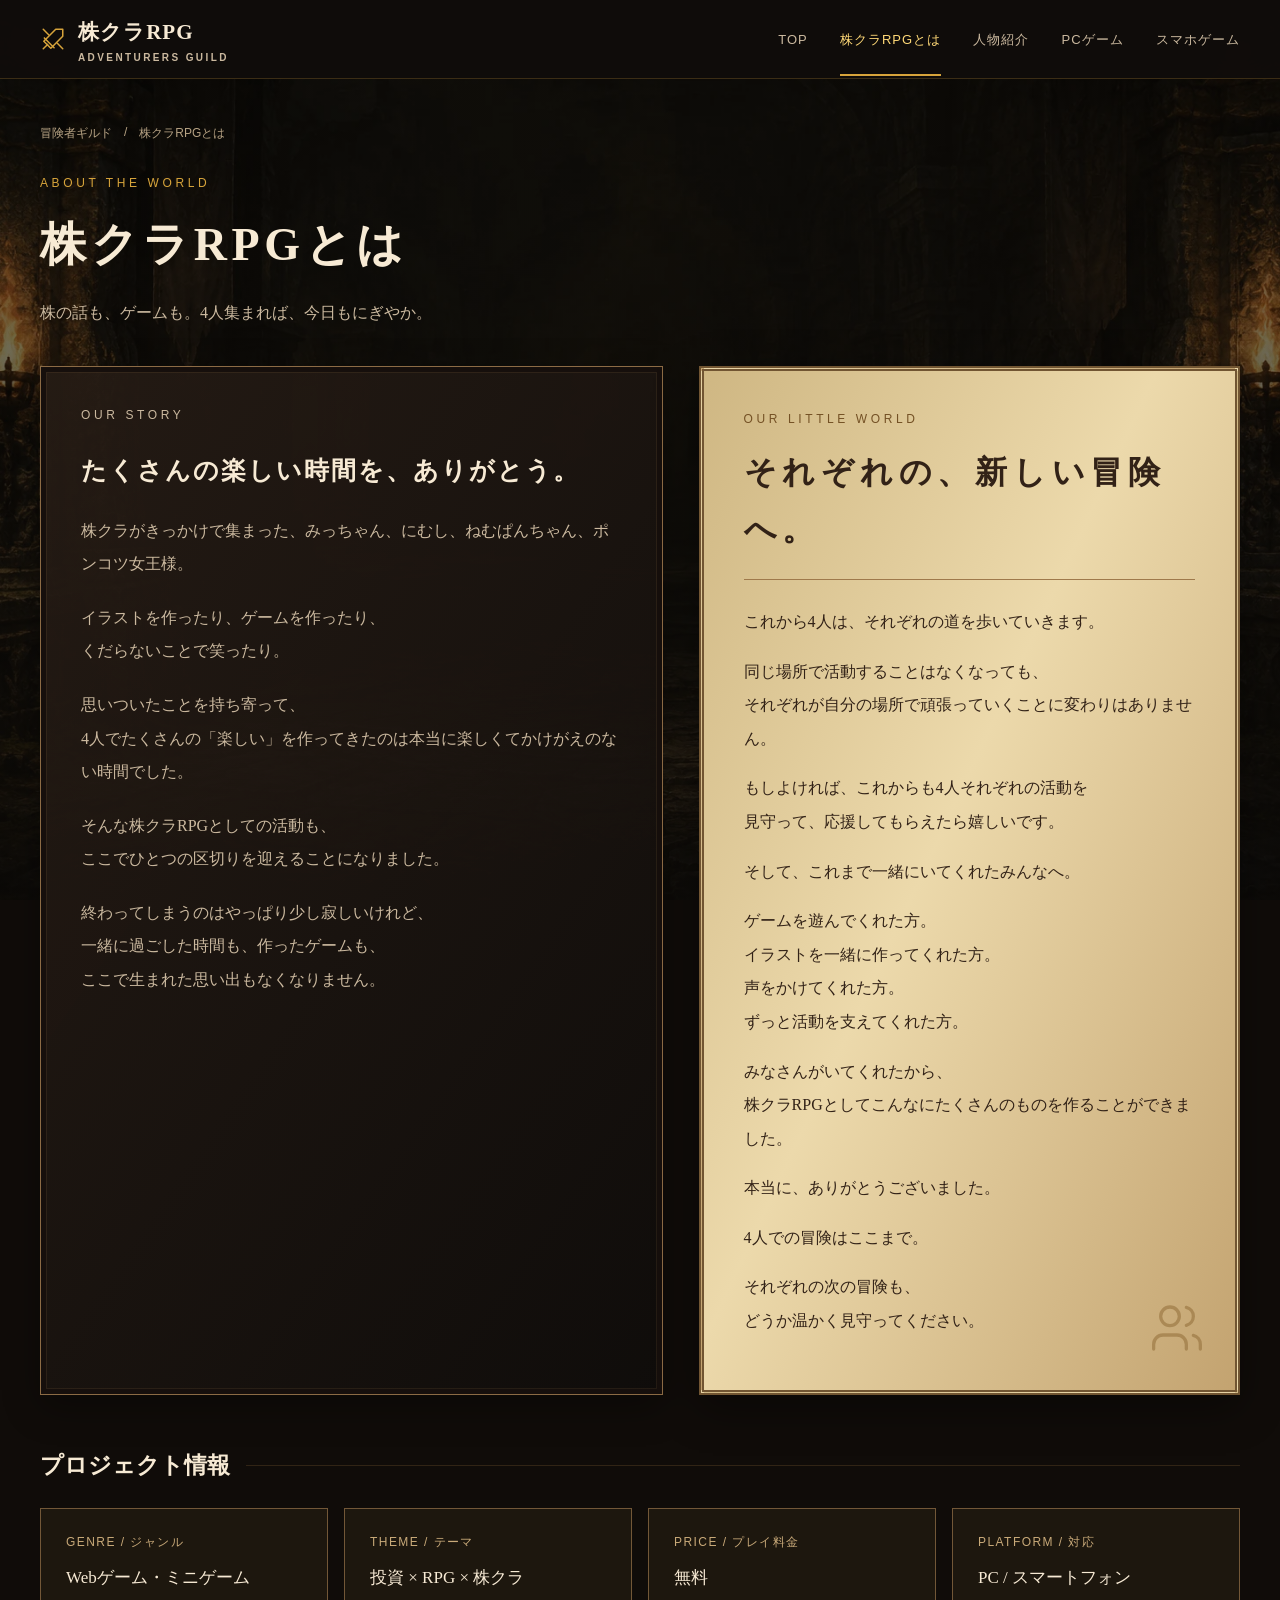
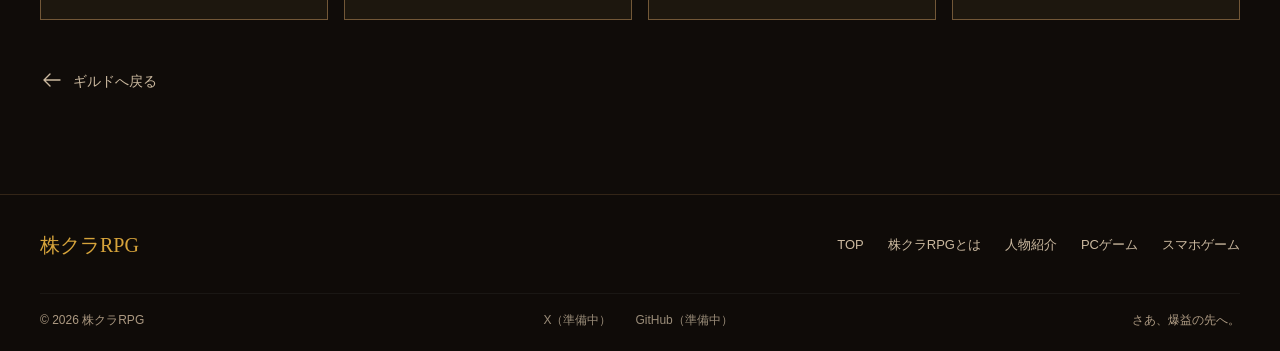
==== commit 7d029ac0: "最後に１" ====
--- a/about.html
+++ b/about.html
@@ -1,2 +1,2 @@
 <!doctype html>
-<html lang="ja"><head><meta charset="utf-8"><meta name="viewport" content="width=device-width,initial-scale=1"><meta name="theme-color" content="#100c09"><title>株クラRPGとは | 株クラRPG 公式サイト</title><meta name="description" content="株式投資をしている4人が集まって、株の話やゲームをワイワイ楽しむ株クラRPGの世界。"><meta property="og:title" content="株クラRPGとは | 株クラRPG"><meta property="og:description" content="株式投資をしている4人が集まって、株の話やゲームをワイワイ楽しむ株クラRPGの世界。"><meta property="og:type" content="website"><meta name="twitter:card" content="summary_large_image"><meta name="twitter:image" content="https://kabukura-rpg.github.io/portfolio/assets/images/logo/kabukura-rpg.png"><meta property="og:image" content="https://kabukura-rpg.github.io/portfolio/assets/images/logo/kabukura-rpg.png"><meta property="og:image:alt" content="株クラRPG ロゴ"><meta property="og:url" content="https://kabukura-rpg.github.io/portfolio/about.html"><link rel="icon" type="image/png" sizes="64x64" href="./assets/images/icons/favicon.png"><link rel="stylesheet" href="./assets/css/common.css"><link rel="stylesheet" href="./assets/css/pages.css?v=20260910-2"><link rel="stylesheet" href="./assets/css/dungeon.css?v=20260910-3"><script src="./data/site.js" defer></script><script src="./assets/js/common.js?v=20260910-2" defer></script><script src="./assets/js/dungeon.js?v=20260910-1" defer></script><script src="./assets/js/feedback.js?v=20260910-1" defer></script></head><body class="subpage"><a class="skip-link" href="#main">本文へスキップ</a><header class="site-header" data-header></header><main data-page-view data-page="about" id="main" class="container page-main"><div class="page-head"><div class="crumb"><a data-navigation="page" data-destination="index" href="./index.html"><span class="desktop-crumb-label">冒険者ギルド</span><span class="mobile-return-label">← ギルドへ戻る</span></a><span>/</span><span>株クラRPGとは</span></div><p class="eyebrow">About the world</p><p class="area-marker"><span>ARCHIVES</span><small>古文書の間</small></p><h1>株クラRPGとは</h1><p>株の話も、ゲームも。4人集まれば、今日もにぎやか。</p></div><div class="page-content"><div class="intro-layout"><section class="intro-copy rpg-panel"><p class="eyebrow">Our story</p><h2>たくさんの時間を、ありがとう。</h2><p>株がきっかけで集まった、みっちゃん、にむし、ねむぱん、ポンコツ女王。</p><p>株の話をしたり、ゲームを作ったり、<br>くだらないことで笑ったり。</p><p>思いついたことを持ち寄って、<br>4人でたくさんの「楽しい」を作ってきました。</p><p>そんな株クラRPGとしての活動も、<br>ここでひとつの区切りを迎えることになりました。</p><p>終わってしまうのはやっぱり少し寂しいけれど、<br>一緒に過ごした時間も、作ったゲームも、<br>ここで生まれた思い出もなくなりません。</p></section><section class="lore-card"><p class="eyebrow">Our little world</p><h2>それぞれの、新しい冒険へ。</h2><p>これから4人は、それぞれの道を歩いていきます。</p><p>同じ場所で活動することはなくなっても、<br>それぞれが自分の場所で頑張っていくことに変わりはありません。</p><p>もしよければ、これからも4人それぞれの活動を<br>見守って、応援してもらえたら嬉しいです。</p><p>そして、これまで一緒にいてくれたみんなへ。</p><p>ゲームを遊んでくれた方。<br>イラストを一緒に作ってくれた方。<br>声をかけてくれた方。<br>ずっと活動を支えてくれた方。</p><p>みなさんがいてくれたから、<br>株クラRPGとしてこんなにたくさんのものを作ることができました。</p><p>本当に、ありがとうございました。</p><p>4人での冒険はここまで。</p><p>それぞれの次の冒険も、<br>どうか温かく見守ってください。</p><span class="lore-mark" data-icon="users"></span></section></div><p class="area-divider" aria-hidden="true"><span>ARCHIVES · 記録の棚</span></p><h2 class="section-heading">プロジェクト情報</h2><dl class="info-grid"><div class="info-card"><dt>GENRE / ジャンル</dt><dd>Webゲーム・ミニゲーム</dd></div><div class="info-card"><dt>THEME / テーマ</dt><dd>投資 × RPG × 株クラ</dd></div><div class="info-card"><dt>PRICE / プレイ料金</dt><dd>無料</dd></div><div class="info-card"><dt>PLATFORM / 対応</dt><dd>PC / スマートフォン</dd></div></dl><p class="area-divider area-divider--return" aria-hidden="true"><span>RETURN TO GUILD</span></p><div class="page-end"><a data-navigation="page" data-destination="index" href="./index.html" class="back-link"><span data-icon="back"></span>ギルドへ戻る</a></div></div></main><footer class="site-footer" data-footer></footer><noscript><p class="container noscript">人物・ゲームの一覧表示にはJavaScriptが必要です。<a data-navigation="page" data-destination="index" href="./index.html">TOP</a> / <a data-navigation="page" data-destination="about" href="./about.html">株クラRPGとは</a> / <a data-navigation="page" data-destination="characters" href="./characters.html">人物紹介</a> / <a data-navigation="page" data-destination="games-pc" href="./games-pc.html">PCゲーム</a> / <a data-navigation="page" data-destination="games-mobile" href="./games-mobile.html">スマホゲーム</a></p></noscript></body></html>+<html lang="ja"><head><meta charset="utf-8"><meta name="viewport" content="width=device-width,initial-scale=1"><meta name="theme-color" content="#100c09"><title>株クラRPGとは | 株クラRPG 公式サイト</title><meta name="description" content="株式投資をしている4人が集まって、株の話やゲームをワイワイ楽しむ株クラRPGの世界。"><meta property="og:title" content="株クラRPGとは | 株クラRPG"><meta property="og:description" content="株式投資をしている4人が集まって、株の話やゲームをワイワイ楽しむ株クラRPGの世界。"><meta property="og:type" content="website"><meta name="twitter:card" content="summary_large_image"><meta name="twitter:image" content="https://kabukura-rpg.github.io/portfolio/assets/images/logo/kabukura-rpg.png"><meta property="og:image" content="https://kabukura-rpg.github.io/portfolio/assets/images/logo/kabukura-rpg.png"><meta property="og:image:alt" content="株クラRPG ロゴ"><meta property="og:url" content="https://kabukura-rpg.github.io/portfolio/about.html"><link rel="icon" type="image/png" sizes="64x64" href="./assets/images/icons/favicon.png"><link rel="stylesheet" href="./assets/css/common.css"><link rel="stylesheet" href="./assets/css/pages.css?v=20260910-2"><link rel="stylesheet" href="./assets/css/dungeon.css?v=20260910-3"><script src="./data/site.js" defer></script><script src="./assets/js/common.js?v=20260910-2" defer></script><script src="./assets/js/dungeon.js?v=20260910-1" defer></script><script src="./assets/js/feedback.js?v=20260910-1" defer></script></head><body class="subpage"><a class="skip-link" href="#main">本文へスキップ</a><header class="site-header" data-header></header><main data-page-view data-page="about" id="main" class="container page-main"><div class="page-head"><div class="crumb"><a data-navigation="page" data-destination="index" href="./index.html"><span class="desktop-crumb-label">冒険者ギルド</span><span class="mobile-return-label">← ギルドへ戻る</span></a><span>/</span><span>株クラRPGとは</span></div><p class="eyebrow">About the world</p><p class="area-marker"><span>ARCHIVES</span><small>古文書の間</small></p><h1>株クラRPGとは</h1><p>株の話も、ゲームも。4人集まれば、今日もにぎやか。</p></div><div class="page-content"><div class="intro-layout"><section class="intro-copy rpg-panel"><p class="eyebrow">Our story</p><h2>たくさんの楽しい時間を、ありがとう。</h2><p>株クラがきっかけで集まった、みっちゃん、にむし、ねむぱんちゃん、ポンコツ女王様。</p><p>イラストを作ったり、ゲームを作ったり、<br>くだらないことで笑ったり。</p><p>思いついたことを持ち寄って、<br>4人でたくさんの「楽しい」を作ってきたのは本当に楽しくてかけがえのない時間でした。</p><p>そんな株クラRPGとしての活動も、<br>ここでひとつの区切りを迎えることになりました。</p><p>終わってしまうのはやっぱり少し寂しいけれど、<br>一緒に過ごした時間も、作ったゲームも、<br>ここで生まれた思い出もなくなりません。</p></section><section class="lore-card"><p class="eyebrow">Our little world</p><h2>それぞれの、新しい冒険へ。</h2><p>これから4人は、それぞれの道を歩いていきます。</p><p>同じ場所で活動することはなくなっても、<br>それぞれが自分の場所で頑張っていくことに変わりはありません。</p><p>もしよければ、これからも4人それぞれの活動を<br>見守って、応援してもらえたら嬉しいです。</p><p>そして、これまで一緒にいてくれたみんなへ。</p><p>ゲームを遊んでくれた方。<br>イラストを一緒に作ってくれた方。<br>声をかけてくれた方。<br>ずっと活動を支えてくれた方。</p><p>みなさんがいてくれたから、<br>株クラRPGとしてこんなにたくさんのものを作ることができました。</p><p>本当に、ありがとうございました。</p><p>4人での冒険はここまで。</p><p>それぞれの次の冒険も、<br>どうか温かく見守ってください。</p><span class="lore-mark" data-icon="users"></span></section></div><p class="area-divider" aria-hidden="true"><span>ARCHIVES · 記録の棚</span></p><h2 class="section-heading">プロジェクト情報</h2><dl class="info-grid"><div class="info-card"><dt>GENRE / ジャンル</dt><dd>Webゲーム・ミニゲーム</dd></div><div class="info-card"><dt>THEME / テーマ</dt><dd>投資 × RPG × 株クラ</dd></div><div class="info-card"><dt>PRICE / プレイ料金</dt><dd>無料</dd></div><div class="info-card"><dt>PLATFORM / 対応</dt><dd>PC / スマートフォン</dd></div></dl><p class="area-divider area-divider--return" aria-hidden="true"><span>RETURN TO GUILD</span></p><div class="page-end"><a data-navigation="page" data-destination="index" href="./index.html" class="back-link"><span data-icon="back"></span>ギルドへ戻る</a></div></div></main><footer class="site-footer" data-footer></footer><noscript><p class="container noscript">人物・ゲームの一覧表示にはJavaScriptが必要です。<a data-navigation="page" data-destination="index" href="./index.html">TOP</a> / <a data-navigation="page" data-destination="about" href="./about.html">株クラRPGとは</a> / <a data-navigation="page" data-destination="characters" href="./characters.html">人物紹介</a> / <a data-navigation="page" data-destination="games-pc" href="./games-pc.html">PCゲーム</a> / <a data-navigation="page" data-destination="games-mobile" href="./games-mobile.html">スマホゲーム</a></p></noscript></body></html>
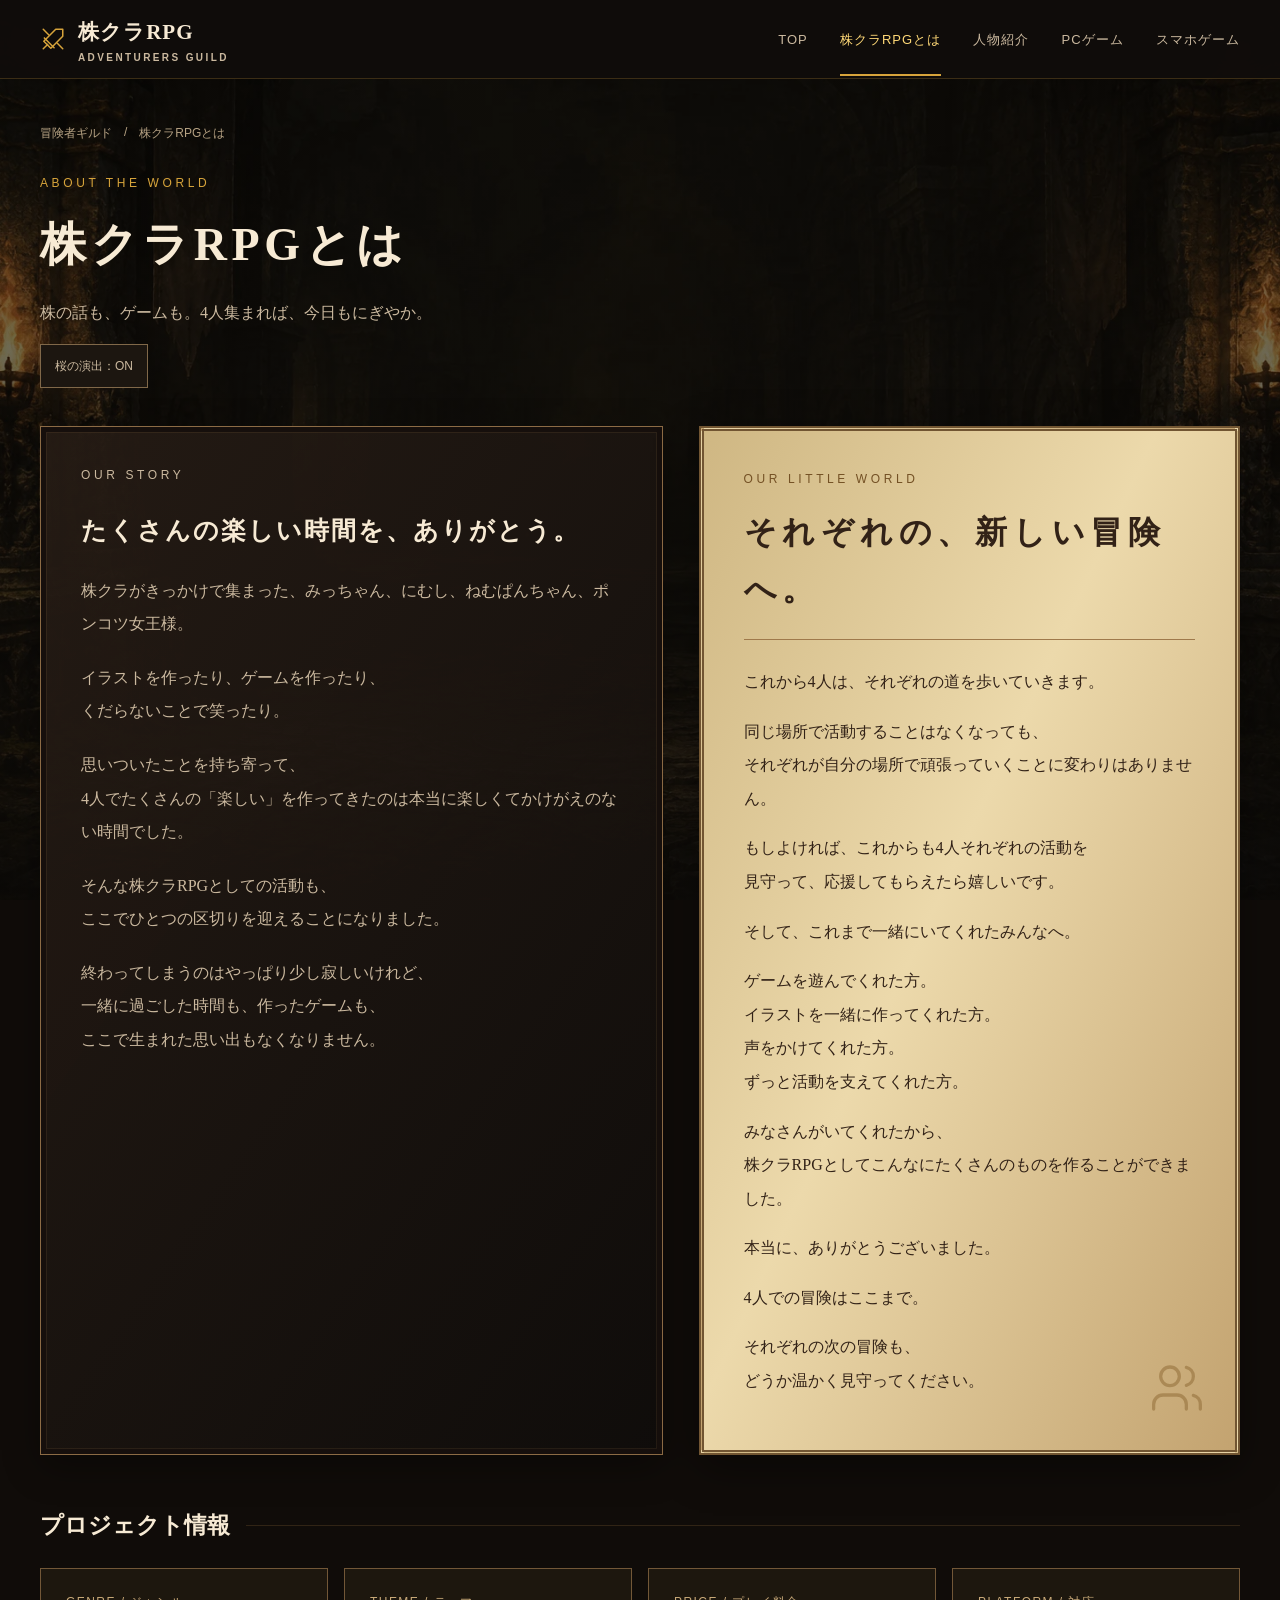
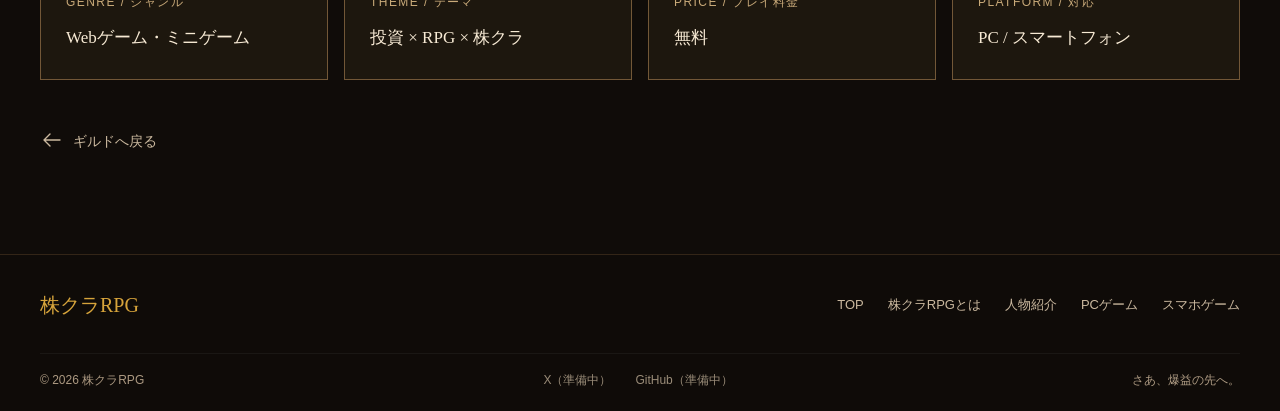
==== commit 38372ed0: "最後にえ１" ====
--- a/about.html
+++ b/about.html
@@ -1,2 +1,2 @@
 <!doctype html>
-<html lang="ja"><head><meta charset="utf-8"><meta name="viewport" content="width=device-width,initial-scale=1"><meta name="theme-color" content="#100c09"><title>株クラRPGとは | 株クラRPG 公式サイト</title><meta name="description" content="株式投資をしている4人が集まって、株の話やゲームをワイワイ楽しむ株クラRPGの世界。"><meta property="og:title" content="株クラRPGとは | 株クラRPG"><meta property="og:description" content="株式投資をしている4人が集まって、株の話やゲームをワイワイ楽しむ株クラRPGの世界。"><meta property="og:type" content="website"><meta name="twitter:card" content="summary_large_image"><meta name="twitter:image" content="https://kabukura-rpg.github.io/portfolio/assets/images/logo/kabukura-rpg.png"><meta property="og:image" content="https://kabukura-rpg.github.io/portfolio/assets/images/logo/kabukura-rpg.png"><meta property="og:image:alt" content="株クラRPG ロゴ"><meta property="og:url" content="https://kabukura-rpg.github.io/portfolio/about.html"><link rel="icon" type="image/png" sizes="64x64" href="./assets/images/icons/favicon.png"><link rel="stylesheet" href="./assets/css/common.css"><link rel="stylesheet" href="./assets/css/pages.css?v=20260910-2"><link rel="stylesheet" href="./assets/css/dungeon.css?v=20260910-3"><script src="./data/site.js" defer></script><script src="./assets/js/common.js?v=20260910-2" defer></script><script src="./assets/js/dungeon.js?v=20260910-1" defer></script><script src="./assets/js/feedback.js?v=20260910-1" defer></script></head><body class="subpage"><a class="skip-link" href="#main">本文へスキップ</a><header class="site-header" data-header></header><main data-page-view data-page="about" id="main" class="container page-main"><div class="page-head"><div class="crumb"><a data-navigation="page" data-destination="index" href="./index.html"><span class="desktop-crumb-label">冒険者ギルド</span><span class="mobile-return-label">← ギルドへ戻る</span></a><span>/</span><span>株クラRPGとは</span></div><p class="eyebrow">About the world</p><p class="area-marker"><span>ARCHIVES</span><small>古文書の間</small></p><h1>株クラRPGとは</h1><p>株の話も、ゲームも。4人集まれば、今日もにぎやか。</p></div><div class="page-content"><div class="intro-layout"><section class="intro-copy rpg-panel"><p class="eyebrow">Our story</p><h2>たくさんの楽しい時間を、ありがとう。</h2><p>株クラがきっかけで集まった、みっちゃん、にむし、ねむぱんちゃん、ポンコツ女王様。</p><p>イラストを作ったり、ゲームを作ったり、<br>くだらないことで笑ったり。</p><p>思いついたことを持ち寄って、<br>4人でたくさんの「楽しい」を作ってきたのは本当に楽しくてかけがえのない時間でした。</p><p>そんな株クラRPGとしての活動も、<br>ここでひとつの区切りを迎えることになりました。</p><p>終わってしまうのはやっぱり少し寂しいけれど、<br>一緒に過ごした時間も、作ったゲームも、<br>ここで生まれた思い出もなくなりません。</p></section><section class="lore-card"><p class="eyebrow">Our little world</p><h2>それぞれの、新しい冒険へ。</h2><p>これから4人は、それぞれの道を歩いていきます。</p><p>同じ場所で活動することはなくなっても、<br>それぞれが自分の場所で頑張っていくことに変わりはありません。</p><p>もしよければ、これからも4人それぞれの活動を<br>見守って、応援してもらえたら嬉しいです。</p><p>そして、これまで一緒にいてくれたみんなへ。</p><p>ゲームを遊んでくれた方。<br>イラストを一緒に作ってくれた方。<br>声をかけてくれた方。<br>ずっと活動を支えてくれた方。</p><p>みなさんがいてくれたから、<br>株クラRPGとしてこんなにたくさんのものを作ることができました。</p><p>本当に、ありがとうございました。</p><p>4人での冒険はここまで。</p><p>それぞれの次の冒険も、<br>どうか温かく見守ってください。</p><span class="lore-mark" data-icon="users"></span></section></div><p class="area-divider" aria-hidden="true"><span>ARCHIVES · 記録の棚</span></p><h2 class="section-heading">プロジェクト情報</h2><dl class="info-grid"><div class="info-card"><dt>GENRE / ジャンル</dt><dd>Webゲーム・ミニゲーム</dd></div><div class="info-card"><dt>THEME / テーマ</dt><dd>投資 × RPG × 株クラ</dd></div><div class="info-card"><dt>PRICE / プレイ料金</dt><dd>無料</dd></div><div class="info-card"><dt>PLATFORM / 対応</dt><dd>PC / スマートフォン</dd></div></dl><p class="area-divider area-divider--return" aria-hidden="true"><span>RETURN TO GUILD</span></p><div class="page-end"><a data-navigation="page" data-destination="index" href="./index.html" class="back-link"><span data-icon="back"></span>ギルドへ戻る</a></div></div></main><footer class="site-footer" data-footer></footer><noscript><p class="container noscript">人物・ゲームの一覧表示にはJavaScriptが必要です。<a data-navigation="page" data-destination="index" href="./index.html">TOP</a> / <a data-navigation="page" data-destination="about" href="./about.html">株クラRPGとは</a> / <a data-navigation="page" data-destination="characters" href="./characters.html">人物紹介</a> / <a data-navigation="page" data-destination="games-pc" href="./games-pc.html">PCゲーム</a> / <a data-navigation="page" data-destination="games-mobile" href="./games-mobile.html">スマホゲーム</a></p></noscript></body></html>+<html lang="ja"><head><meta charset="utf-8"><meta name="viewport" content="width=device-width,initial-scale=1"><meta name="theme-color" content="#100c09"><title>株クラRPGとは | 株クラRPG 公式サイト</title><meta name="description" content="株式投資をしている4人が集まって、株の話やゲームをワイワイ楽しむ株クラRPGの世界。"><meta property="og:title" content="株クラRPGとは | 株クラRPG"><meta property="og:description" content="株式投資をしている4人が集まって、株の話やゲームをワイワイ楽しむ株クラRPGの世界。"><meta property="og:type" content="website"><meta name="twitter:card" content="summary_large_image"><meta name="twitter:image" content="https://kabukura-rpg.github.io/portfolio/assets/images/logo/kabukura-rpg.png"><meta property="og:image" content="https://kabukura-rpg.github.io/portfolio/assets/images/logo/kabukura-rpg.png"><meta property="og:image:alt" content="株クラRPG ロゴ"><meta property="og:url" content="https://kabukura-rpg.github.io/portfolio/about.html"><link rel="icon" type="image/png" sizes="64x64" href="./assets/images/icons/favicon.png"><link rel="stylesheet" href="./assets/css/common.css"><link rel="stylesheet" href="./assets/css/pages.css?v=20260910-2"><link rel="stylesheet" href="./assets/css/dungeon.css?v=20260910-3"><script src="./data/site.js" defer></script><script src="./assets/js/common.js?v=20260910-2" defer></script><script src="./assets/js/dungeon.js?v=20260910-1" defer></script><script src="./assets/js/feedback.js?v=20260910-1" defer></script><link rel="stylesheet" href="./assets/css/about.css?v=20260914-1"><script src="./assets/js/about.js?v=20260914-1" defer></script></head><body class="subpage"><a class="skip-link" href="#main">本文へスキップ</a><header class="site-header" data-header></header><main data-page-view data-page="about" id="main" class="container page-main"><div class="page-head"><div class="crumb"><a data-navigation="page" data-destination="index" href="./index.html"><span class="desktop-crumb-label">冒険者ギルド</span><span class="mobile-return-label">← ギルドへ戻る</span></a><span>/</span><span>株クラRPGとは</span></div><p class="eyebrow">About the world</p><p class="area-marker"><span>ARCHIVES</span><small>古文書の間</small></p><h1>株クラRPGとは</h1><p>株の話も、ゲームも。4人集まれば、今日もにぎやか。</p></div><div class="page-content"><div class="intro-layout"><section class="intro-copy rpg-panel"><p class="eyebrow">Our story</p><h2>たくさんの楽しい時間を、ありがとう。</h2><p>株クラがきっかけで集まった、みっちゃん、にむし、ねむぱんちゃん、ポンコツ女王様。</p><p>イラストを作ったり、ゲームを作ったり、<br>くだらないことで笑ったり。</p><p>思いついたことを持ち寄って、<br>4人でたくさんの「楽しい」を作ってきたのは本当に楽しくてかけがえのない時間でした。</p><p>そんな株クラRPGとしての活動も、<br>ここでひとつの区切りを迎えることになりました。</p><p>終わってしまうのはやっぱり少し寂しいけれど、<br>一緒に過ごした時間も、作ったゲームも、<br>ここで生まれた思い出もなくなりません。</p></section><section class="lore-card"><p class="eyebrow">Our little world</p><h2>それぞれの、新しい冒険へ。</h2><p>これから4人は、それぞれの道を歩いていきます。</p><p>同じ場所で活動することはなくなっても、<br>それぞれが自分の場所で頑張っていくことに変わりはありません。</p><p>もしよければ、これからも4人それぞれの活動を<br>見守って、応援してもらえたら嬉しいです。</p><p>そして、これまで一緒にいてくれたみんなへ。</p><p>ゲームを遊んでくれた方。<br>イラストを一緒に作ってくれた方。<br>声をかけてくれた方。<br>ずっと活動を支えてくれた方。</p><p>みなさんがいてくれたから、<br>株クラRPGとしてこんなにたくさんのものを作ることができました。</p><p>本当に、ありがとうございました。</p><p>4人での冒険はここまで。</p><p>それぞれの次の冒険も、<br>どうか温かく見守ってください。</p><span class="lore-mark" data-icon="users"></span></section></div><p class="area-divider" aria-hidden="true"><span>ARCHIVES · 記録の棚</span></p><h2 class="section-heading">プロジェクト情報</h2><dl class="info-grid"><div class="info-card"><dt>GENRE / ジャンル</dt><dd>Webゲーム・ミニゲーム</dd></div><div class="info-card"><dt>THEME / テーマ</dt><dd>投資 × RPG × 株クラ</dd></div><div class="info-card"><dt>PRICE / プレイ料金</dt><dd>無料</dd></div><div class="info-card"><dt>PLATFORM / 対応</dt><dd>PC / スマートフォン</dd></div></dl><p class="area-divider area-divider--return" aria-hidden="true"><span>RETURN TO GUILD</span></p><div class="page-end"><a data-navigation="page" data-destination="index" href="./index.html" class="back-link"><span data-icon="back"></span>ギルドへ戻る</a></div></div></main><footer class="site-footer" data-footer></footer><noscript><p class="container noscript">人物・ゲームの一覧表示にはJavaScriptが必要です。<a data-navigation="page" data-destination="index" href="./index.html">TOP</a> / <a data-navigation="page" data-destination="about" href="./about.html">株クラRPGとは</a> / <a data-navigation="page" data-destination="characters" href="./characters.html">人物紹介</a> / <a data-navigation="page" data-destination="games-pc" href="./games-pc.html">PCゲーム</a> / <a data-navigation="page" data-destination="games-mobile" href="./games-mobile.html">スマホゲーム</a></p></noscript></body></html>
--- a/assets/css/about.css
+++ b/assets/css/about.css
@@ -0,0 +1,17 @@
+/* A small, non-interactive layer, loaded only by the story page. */
+.sakura-layer{position:fixed;inset:0;overflow:hidden;pointer-events:none;z-index:10;contain:strict}
+.sakura-layer[hidden]{display:none}
+.sakura-petal{position:absolute;left:var(--left);top:-24px;width:var(--size);height:calc(var(--size)*1.35);background:linear-gradient(135deg,#fff0f2,#f1b9c7 65%,#c7849a);border-radius:75% 15% 65% 35%;clip-path:polygon(0 0,48% 0,58% 15%,72% 2%,100% 0,100% 100%,0 100%);opacity:0;animation:sakura-fall var(--duration) linear var(--delay) infinite}
+.sakura-toggle{display:block;margin-top:16px;min-height:44px;padding:8px 14px;border:1px solid #806849;background:#1c1610;color:var(--text-sub);font:12px/1.5 var(--sans);cursor:pointer}
+.sakura-toggle:hover{border-color:var(--gold);color:var(--gold-light)}
+.sakura-toggle[hidden]{display:none}
+.page-head>p:last-of-type{color:var(--text-sub);margin:0}
+@keyframes sakura-fall{
+  0%{transform:translate3d(-2vw,-24px,0) rotate(0deg);opacity:0}
+  12%{opacity:.55}
+  45%{transform:translate3d(4vw,45vh,0) rotate(150deg);opacity:.45}
+  80%{opacity:.55}
+  100%{transform:translate3d(-3vw,calc(100vh + 48px),0) rotate(330deg);opacity:0}
+}
+@media(max-width:767px){.sakura-petal:nth-child(n+7){display:none}}
+@media(prefers-reduced-motion:reduce){.sakura-layer,.sakura-toggle{display:none}.sakura-petal{animation:none}}
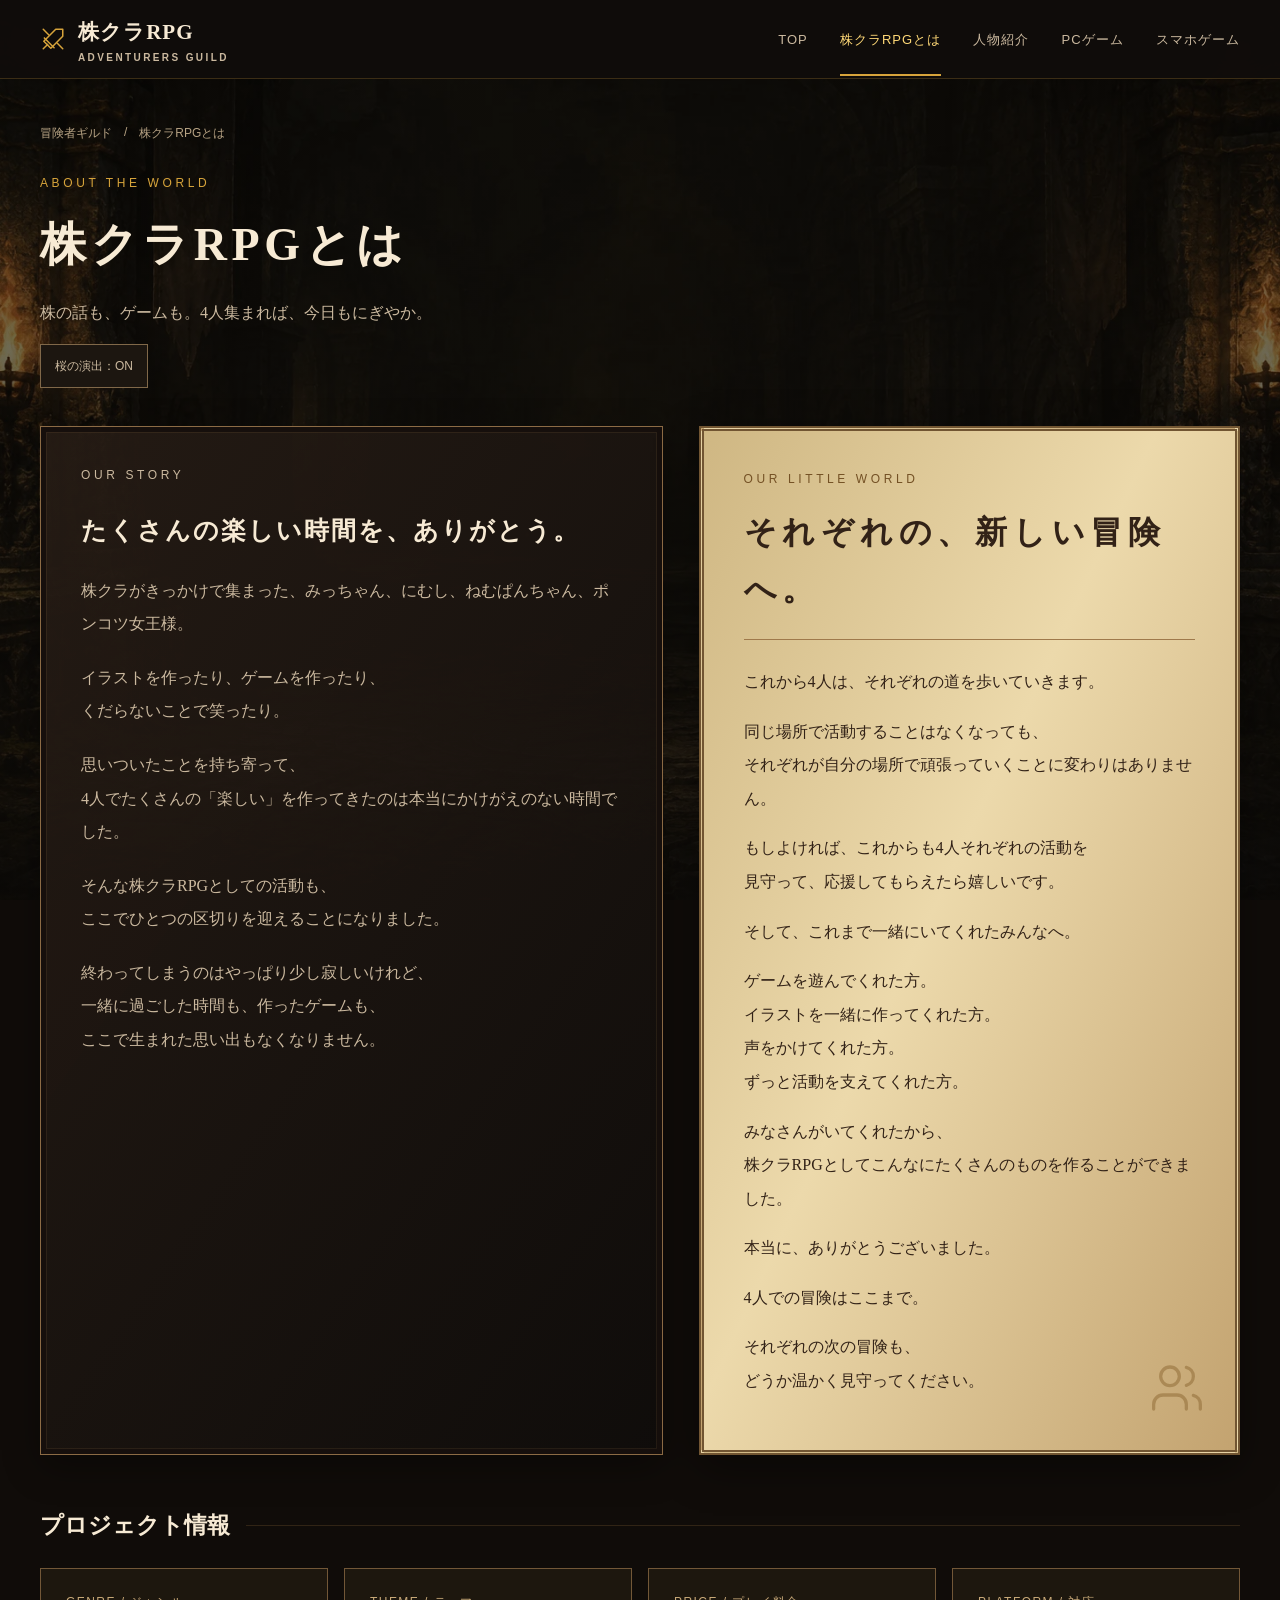
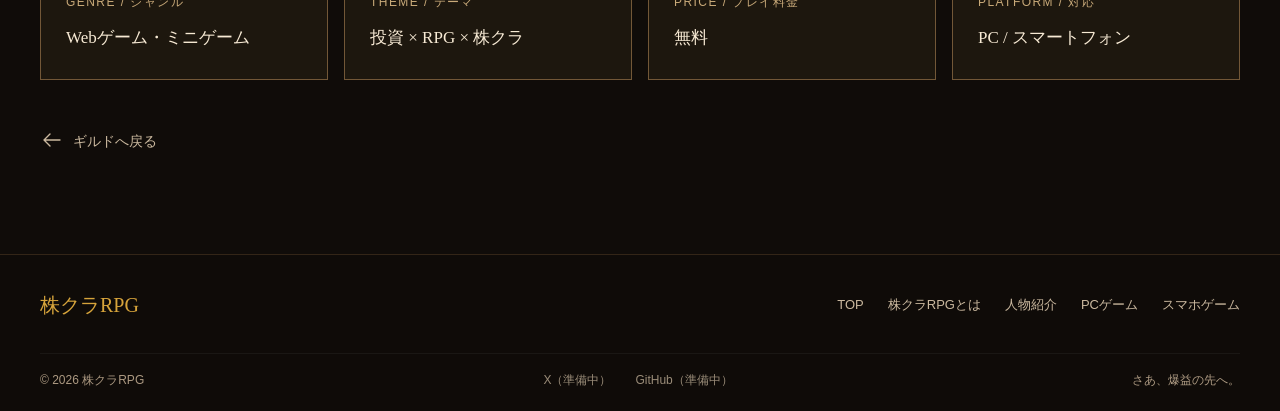
==== commit 28e274bc: "最後にdえ１" ====
--- a/about.html
+++ b/about.html
@@ -1,2 +1,2 @@
 <!doctype html>
-<html lang="ja"><head><meta charset="utf-8"><meta name="viewport" content="width=device-width,initial-scale=1"><meta name="theme-color" content="#100c09"><title>株クラRPGとは | 株クラRPG 公式サイト</title><meta name="description" content="株式投資をしている4人が集まって、株の話やゲームをワイワイ楽しむ株クラRPGの世界。"><meta property="og:title" content="株クラRPGとは | 株クラRPG"><meta property="og:description" content="株式投資をしている4人が集まって、株の話やゲームをワイワイ楽しむ株クラRPGの世界。"><meta property="og:type" content="website"><meta name="twitter:card" content="summary_large_image"><meta name="twitter:image" content="https://kabukura-rpg.github.io/portfolio/assets/images/logo/kabukura-rpg.png"><meta property="og:image" content="https://kabukura-rpg.github.io/portfolio/assets/images/logo/kabukura-rpg.png"><meta property="og:image:alt" content="株クラRPG ロゴ"><meta property="og:url" content="https://kabukura-rpg.github.io/portfolio/about.html"><link rel="icon" type="image/png" sizes="64x64" href="./assets/images/icons/favicon.png"><link rel="stylesheet" href="./assets/css/common.css"><link rel="stylesheet" href="./assets/css/pages.css?v=20260910-2"><link rel="stylesheet" href="./assets/css/dungeon.css?v=20260910-3"><script src="./data/site.js" defer></script><script src="./assets/js/common.js?v=20260910-2" defer></script><script src="./assets/js/dungeon.js?v=20260910-1" defer></script><script src="./assets/js/feedback.js?v=20260910-1" defer></script><link rel="stylesheet" href="./assets/css/about.css?v=20260914-1"><script src="./assets/js/about.js?v=20260914-1" defer></script></head><body class="subpage"><a class="skip-link" href="#main">本文へスキップ</a><header class="site-header" data-header></header><main data-page-view data-page="about" id="main" class="container page-main"><div class="page-head"><div class="crumb"><a data-navigation="page" data-destination="index" href="./index.html"><span class="desktop-crumb-label">冒険者ギルド</span><span class="mobile-return-label">← ギルドへ戻る</span></a><span>/</span><span>株クラRPGとは</span></div><p class="eyebrow">About the world</p><p class="area-marker"><span>ARCHIVES</span><small>古文書の間</small></p><h1>株クラRPGとは</h1><p>株の話も、ゲームも。4人集まれば、今日もにぎやか。</p></div><div class="page-content"><div class="intro-layout"><section class="intro-copy rpg-panel"><p class="eyebrow">Our story</p><h2>たくさんの楽しい時間を、ありがとう。</h2><p>株クラがきっかけで集まった、みっちゃん、にむし、ねむぱんちゃん、ポンコツ女王様。</p><p>イラストを作ったり、ゲームを作ったり、<br>くだらないことで笑ったり。</p><p>思いついたことを持ち寄って、<br>4人でたくさんの「楽しい」を作ってきたのは本当に楽しくてかけがえのない時間でした。</p><p>そんな株クラRPGとしての活動も、<br>ここでひとつの区切りを迎えることになりました。</p><p>終わってしまうのはやっぱり少し寂しいけれど、<br>一緒に過ごした時間も、作ったゲームも、<br>ここで生まれた思い出もなくなりません。</p></section><section class="lore-card"><p class="eyebrow">Our little world</p><h2>それぞれの、新しい冒険へ。</h2><p>これから4人は、それぞれの道を歩いていきます。</p><p>同じ場所で活動することはなくなっても、<br>それぞれが自分の場所で頑張っていくことに変わりはありません。</p><p>もしよければ、これからも4人それぞれの活動を<br>見守って、応援してもらえたら嬉しいです。</p><p>そして、これまで一緒にいてくれたみんなへ。</p><p>ゲームを遊んでくれた方。<br>イラストを一緒に作ってくれた方。<br>声をかけてくれた方。<br>ずっと活動を支えてくれた方。</p><p>みなさんがいてくれたから、<br>株クラRPGとしてこんなにたくさんのものを作ることができました。</p><p>本当に、ありがとうございました。</p><p>4人での冒険はここまで。</p><p>それぞれの次の冒険も、<br>どうか温かく見守ってください。</p><span class="lore-mark" data-icon="users"></span></section></div><p class="area-divider" aria-hidden="true"><span>ARCHIVES · 記録の棚</span></p><h2 class="section-heading">プロジェクト情報</h2><dl class="info-grid"><div class="info-card"><dt>GENRE / ジャンル</dt><dd>Webゲーム・ミニゲーム</dd></div><div class="info-card"><dt>THEME / テーマ</dt><dd>投資 × RPG × 株クラ</dd></div><div class="info-card"><dt>PRICE / プレイ料金</dt><dd>無料</dd></div><div class="info-card"><dt>PLATFORM / 対応</dt><dd>PC / スマートフォン</dd></div></dl><p class="area-divider area-divider--return" aria-hidden="true"><span>RETURN TO GUILD</span></p><div class="page-end"><a data-navigation="page" data-destination="index" href="./index.html" class="back-link"><span data-icon="back"></span>ギルドへ戻る</a></div></div></main><footer class="site-footer" data-footer></footer><noscript><p class="container noscript">人物・ゲームの一覧表示にはJavaScriptが必要です。<a data-navigation="page" data-destination="index" href="./index.html">TOP</a> / <a data-navigation="page" data-destination="about" href="./about.html">株クラRPGとは</a> / <a data-navigation="page" data-destination="characters" href="./characters.html">人物紹介</a> / <a data-navigation="page" data-destination="games-pc" href="./games-pc.html">PCゲーム</a> / <a data-navigation="page" data-destination="games-mobile" href="./games-mobile.html">スマホゲーム</a></p></noscript></body></html>+<html lang="ja"><head><meta charset="utf-8"><meta name="viewport" content="width=device-width,initial-scale=1"><meta name="theme-color" content="#100c09"><title>株クラRPGとは | 株クラRPG 公式サイト</title><meta name="description" content="株式投資をしている4人が集まって、株の話やゲームをワイワイ楽しむ株クラRPGの世界。"><meta property="og:title" content="株クラRPGとは | 株クラRPG"><meta property="og:description" content="株式投資をしている4人が集まって、株の話やゲームをワイワイ楽しむ株クラRPGの世界。"><meta property="og:type" content="website"><meta name="twitter:card" content="summary_large_image"><meta name="twitter:image" content="https://kabukura-rpg.github.io/portfolio/assets/images/logo/kabukura-rpg.png"><meta property="og:image" content="https://kabukura-rpg.github.io/portfolio/assets/images/logo/kabukura-rpg.png"><meta property="og:image:alt" content="株クラRPG ロゴ"><meta property="og:url" content="https://kabukura-rpg.github.io/portfolio/about.html"><link rel="icon" type="image/png" sizes="64x64" href="./assets/images/icons/favicon.png"><link rel="stylesheet" href="./assets/css/common.css"><link rel="stylesheet" href="./assets/css/pages.css?v=20260910-2"><link rel="stylesheet" href="./assets/css/dungeon.css?v=20260910-3"><script src="./data/site.js" defer></script><script src="./assets/js/common.js?v=20260910-2" defer></script><script src="./assets/js/dungeon.js?v=20260910-1" defer></script><script src="./assets/js/feedback.js?v=20260910-1" defer></script><link rel="stylesheet" href="./assets/css/about.css?v=20260914-1"><script src="./assets/js/about.js?v=20260914-1" defer></script></head><body class="subpage"><a class="skip-link" href="#main">本文へスキップ</a><header class="site-header" data-header></header><main data-page-view data-page="about" id="main" class="container page-main"><div class="page-head"><div class="crumb"><a data-navigation="page" data-destination="index" href="./index.html"><span class="desktop-crumb-label">冒険者ギルド</span><span class="mobile-return-label">← ギルドへ戻る</span></a><span>/</span><span>株クラRPGとは</span></div><p class="eyebrow">About the world</p><p class="area-marker"><span>ARCHIVES</span><small>古文書の間</small></p><h1>株クラRPGとは</h1><p>株の話も、ゲームも。4人集まれば、今日もにぎやか。</p></div><div class="page-content"><div class="intro-layout"><section class="intro-copy rpg-panel"><p class="eyebrow">Our story</p><h2>たくさんの楽しい時間を、ありがとう。</h2><p>株クラがきっかけで集まった、みっちゃん、にむし、ねむぱんちゃん、ポンコツ女王様。</p><p>イラストを作ったり、ゲームを作ったり、<br>くだらないことで笑ったり。</p><p>思いついたことを持ち寄って、<br>4人でたくさんの「楽しい」を作ってきたのは本当にかけがえのない時間でした。</p><p>そんな株クラRPGとしての活動も、<br>ここでひとつの区切りを迎えることになりました。</p><p>終わってしまうのはやっぱり少し寂しいけれど、<br>一緒に過ごした時間も、作ったゲームも、<br>ここで生まれた思い出もなくなりません。</p></section><section class="lore-card"><p class="eyebrow">Our little world</p><h2>それぞれの、新しい冒険へ。</h2><p>これから4人は、それぞれの道を歩いていきます。</p><p>同じ場所で活動することはなくなっても、<br>それぞれが自分の場所で頑張っていくことに変わりはありません。</p><p>もしよければ、これからも4人それぞれの活動を<br>見守って、応援してもらえたら嬉しいです。</p><p>そして、これまで一緒にいてくれたみんなへ。</p><p>ゲームを遊んでくれた方。<br>イラストを一緒に作ってくれた方。<br>声をかけてくれた方。<br>ずっと活動を支えてくれた方。</p><p>みなさんがいてくれたから、<br>株クラRPGとしてこんなにたくさんのものを作ることができました。</p><p>本当に、ありがとうございました。</p><p>4人での冒険はここまで。</p><p>それぞれの次の冒険も、<br>どうか温かく見守ってください。</p><span class="lore-mark" data-icon="users"></span></section></div><p class="area-divider" aria-hidden="true"><span>ARCHIVES · 記録の棚</span></p><h2 class="section-heading">プロジェクト情報</h2><dl class="info-grid"><div class="info-card"><dt>GENRE / ジャンル</dt><dd>Webゲーム・ミニゲーム</dd></div><div class="info-card"><dt>THEME / テーマ</dt><dd>投資 × RPG × 株クラ</dd></div><div class="info-card"><dt>PRICE / プレイ料金</dt><dd>無料</dd></div><div class="info-card"><dt>PLATFORM / 対応</dt><dd>PC / スマートフォン</dd></div></dl><p class="area-divider area-divider--return" aria-hidden="true"><span>RETURN TO GUILD</span></p><div class="page-end"><a data-navigation="page" data-destination="index" href="./index.html" class="back-link"><span data-icon="back"></span>ギルドへ戻る</a></div></div></main><footer class="site-footer" data-footer></footer><noscript><p class="container noscript">人物・ゲームの一覧表示にはJavaScriptが必要です。<a data-navigation="page" data-destination="index" href="./index.html">TOP</a> / <a data-navigation="page" data-destination="about" href="./about.html">株クラRPGとは</a> / <a data-navigation="page" data-destination="characters" href="./characters.html">人物紹介</a> / <a data-navigation="page" data-destination="games-pc" href="./games-pc.html">PCゲーム</a> / <a data-navigation="page" data-destination="games-mobile" href="./games-mobile.html">スマホゲーム</a></p></noscript></body></html>
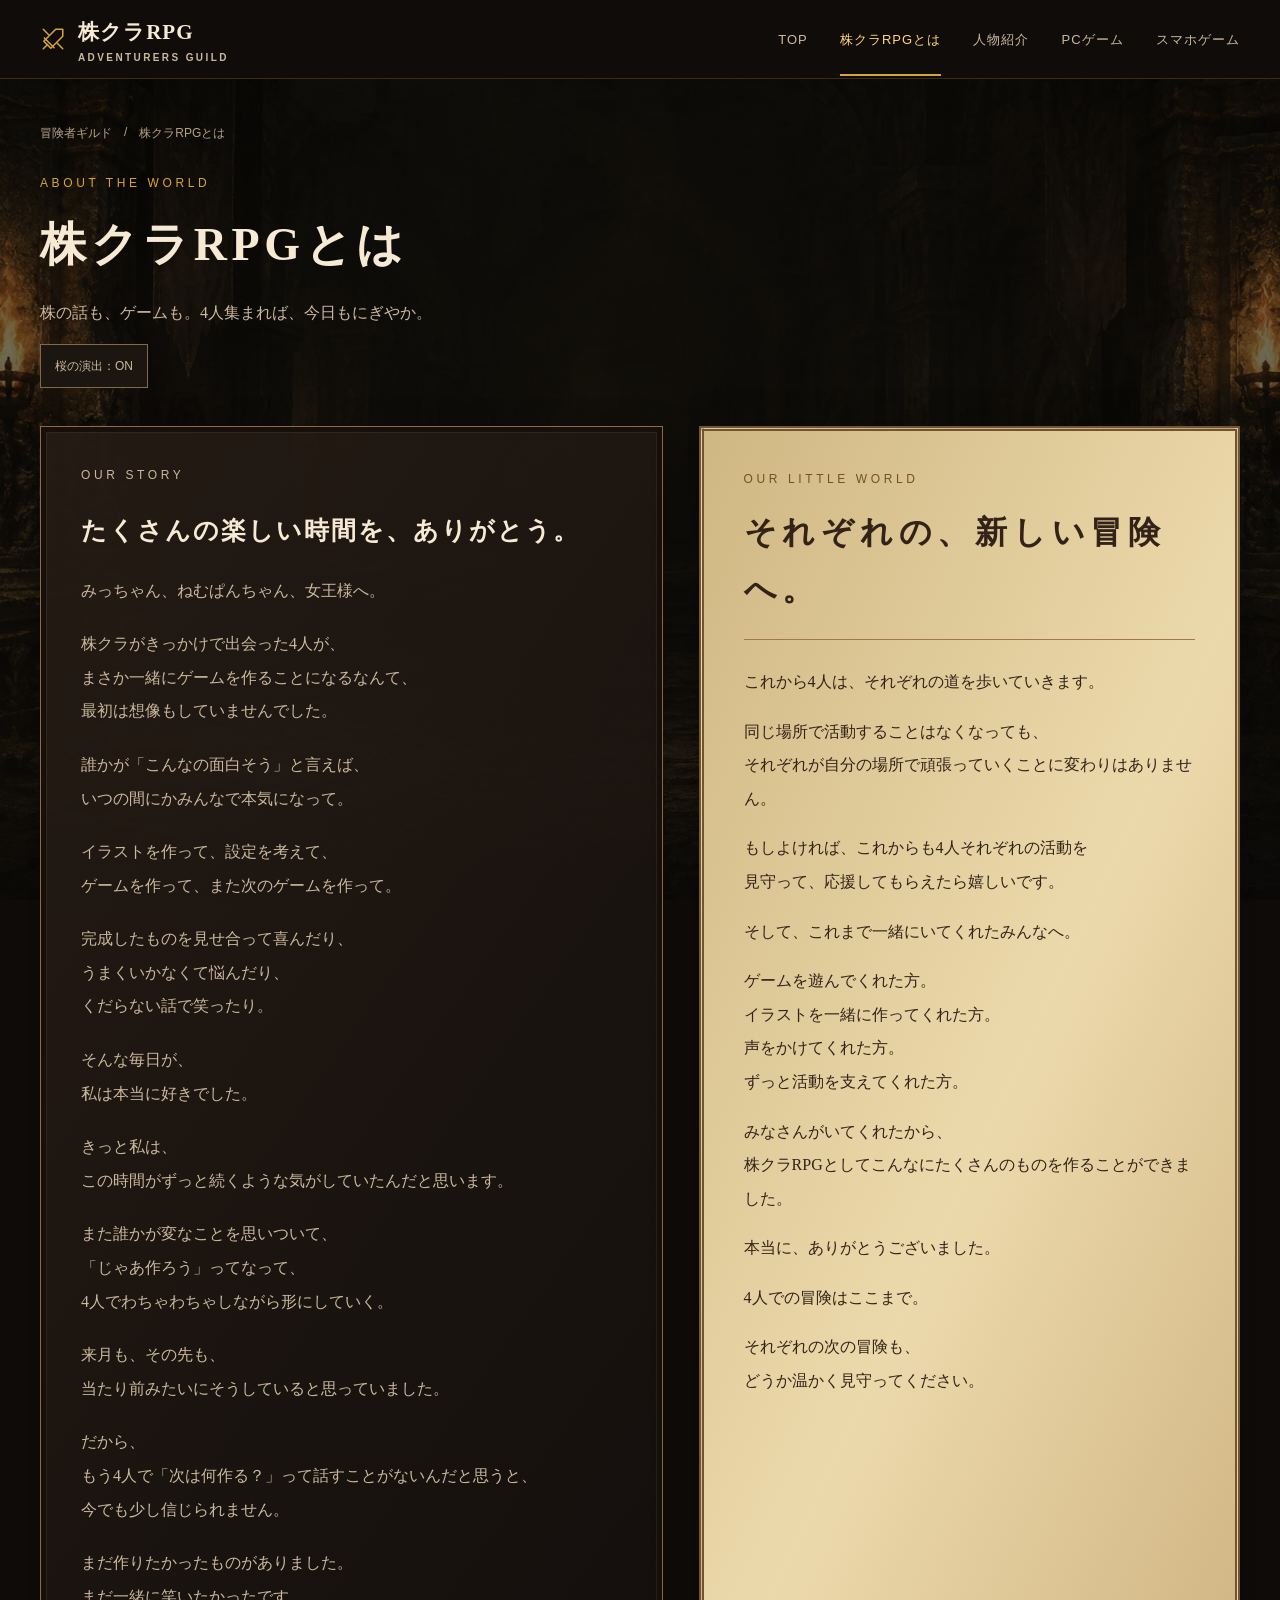
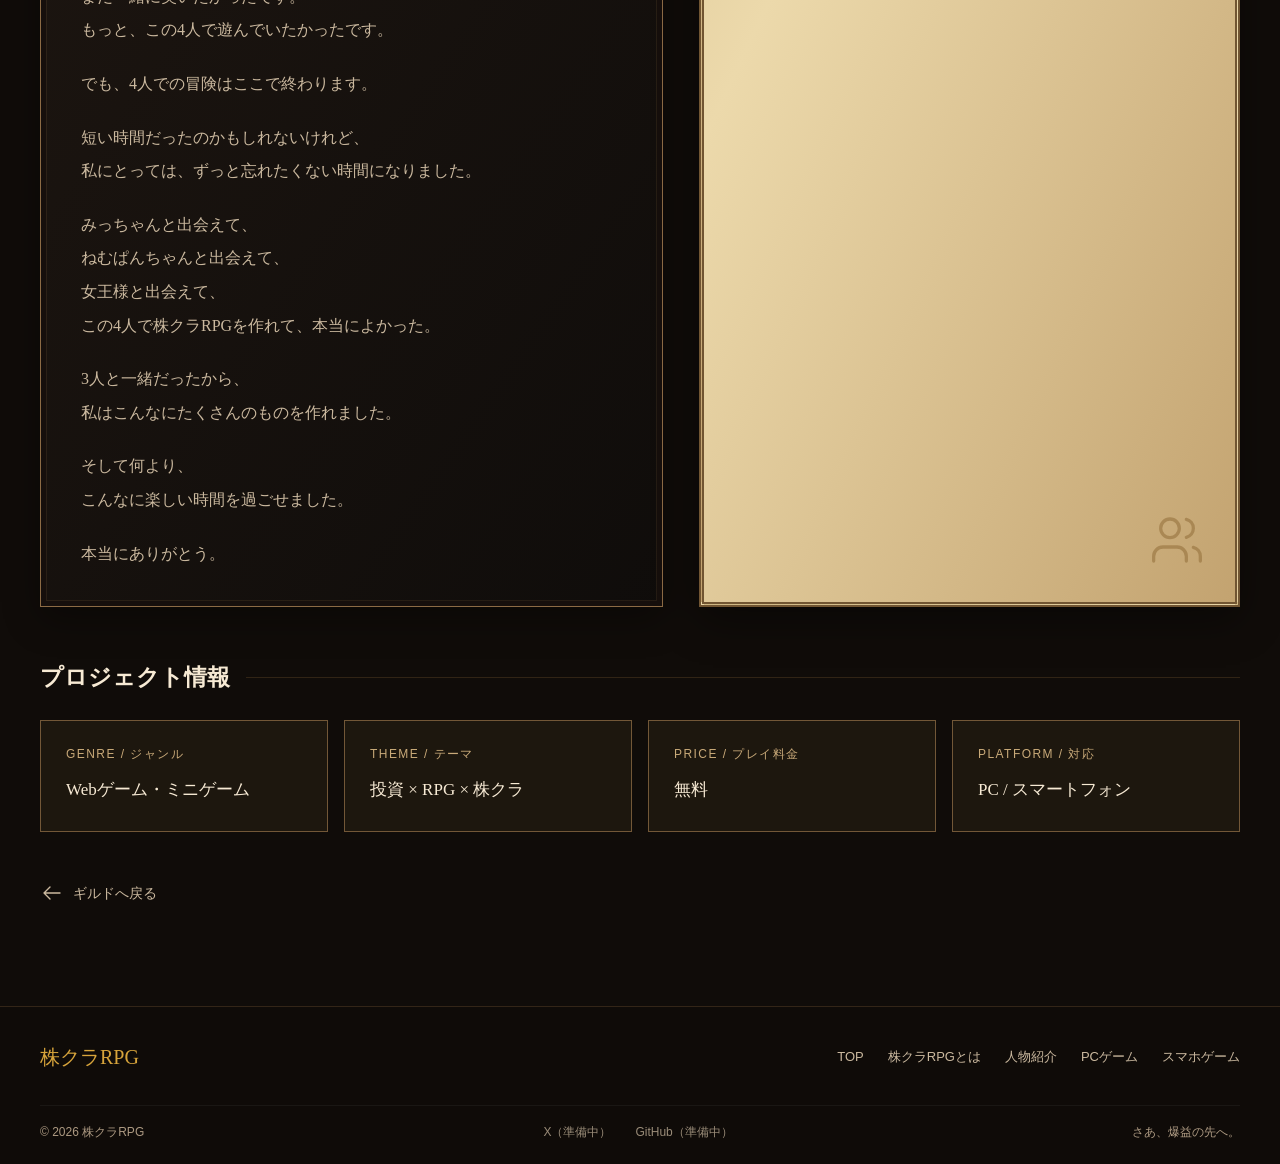
==== commit edb80eea: "え最後にdえ１" ====
--- a/about.html
+++ b/about.html
@@ -1,2 +1,2 @@
 <!doctype html>
-<html lang="ja"><head><meta charset="utf-8"><meta name="viewport" content="width=device-width,initial-scale=1"><meta name="theme-color" content="#100c09"><title>株クラRPGとは | 株クラRPG 公式サイト</title><meta name="description" content="株式投資をしている4人が集まって、株の話やゲームをワイワイ楽しむ株クラRPGの世界。"><meta property="og:title" content="株クラRPGとは | 株クラRPG"><meta property="og:description" content="株式投資をしている4人が集まって、株の話やゲームをワイワイ楽しむ株クラRPGの世界。"><meta property="og:type" content="website"><meta name="twitter:card" content="summary_large_image"><meta name="twitter:image" content="https://kabukura-rpg.github.io/portfolio/assets/images/logo/kabukura-rpg.png"><meta property="og:image" content="https://kabukura-rpg.github.io/portfolio/assets/images/logo/kabukura-rpg.png"><meta property="og:image:alt" content="株クラRPG ロゴ"><meta property="og:url" content="https://kabukura-rpg.github.io/portfolio/about.html"><link rel="icon" type="image/png" sizes="64x64" href="./assets/images/icons/favicon.png"><link rel="stylesheet" href="./assets/css/common.css"><link rel="stylesheet" href="./assets/css/pages.css?v=20260910-2"><link rel="stylesheet" href="./assets/css/dungeon.css?v=20260910-3"><script src="./data/site.js" defer></script><script src="./assets/js/common.js?v=20260910-2" defer></script><script src="./assets/js/dungeon.js?v=20260910-1" defer></script><script src="./assets/js/feedback.js?v=20260910-1" defer></script><link rel="stylesheet" href="./assets/css/about.css?v=20260914-1"><script src="./assets/js/about.js?v=20260914-1" defer></script></head><body class="subpage"><a class="skip-link" href="#main">本文へスキップ</a><header class="site-header" data-header></header><main data-page-view data-page="about" id="main" class="container page-main"><div class="page-head"><div class="crumb"><a data-navigation="page" data-destination="index" href="./index.html"><span class="desktop-crumb-label">冒険者ギルド</span><span class="mobile-return-label">← ギルドへ戻る</span></a><span>/</span><span>株クラRPGとは</span></div><p class="eyebrow">About the world</p><p class="area-marker"><span>ARCHIVES</span><small>古文書の間</small></p><h1>株クラRPGとは</h1><p>株の話も、ゲームも。4人集まれば、今日もにぎやか。</p></div><div class="page-content"><div class="intro-layout"><section class="intro-copy rpg-panel"><p class="eyebrow">Our story</p><h2>たくさんの楽しい時間を、ありがとう。</h2><p>株クラがきっかけで集まった、みっちゃん、にむし、ねむぱんちゃん、ポンコツ女王様。</p><p>イラストを作ったり、ゲームを作ったり、<br>くだらないことで笑ったり。</p><p>思いついたことを持ち寄って、<br>4人でたくさんの「楽しい」を作ってきたのは本当にかけがえのない時間でした。</p><p>そんな株クラRPGとしての活動も、<br>ここでひとつの区切りを迎えることになりました。</p><p>終わってしまうのはやっぱり少し寂しいけれど、<br>一緒に過ごした時間も、作ったゲームも、<br>ここで生まれた思い出もなくなりません。</p></section><section class="lore-card"><p class="eyebrow">Our little world</p><h2>それぞれの、新しい冒険へ。</h2><p>これから4人は、それぞれの道を歩いていきます。</p><p>同じ場所で活動することはなくなっても、<br>それぞれが自分の場所で頑張っていくことに変わりはありません。</p><p>もしよければ、これからも4人それぞれの活動を<br>見守って、応援してもらえたら嬉しいです。</p><p>そして、これまで一緒にいてくれたみんなへ。</p><p>ゲームを遊んでくれた方。<br>イラストを一緒に作ってくれた方。<br>声をかけてくれた方。<br>ずっと活動を支えてくれた方。</p><p>みなさんがいてくれたから、<br>株クラRPGとしてこんなにたくさんのものを作ることができました。</p><p>本当に、ありがとうございました。</p><p>4人での冒険はここまで。</p><p>それぞれの次の冒険も、<br>どうか温かく見守ってください。</p><span class="lore-mark" data-icon="users"></span></section></div><p class="area-divider" aria-hidden="true"><span>ARCHIVES · 記録の棚</span></p><h2 class="section-heading">プロジェクト情報</h2><dl class="info-grid"><div class="info-card"><dt>GENRE / ジャンル</dt><dd>Webゲーム・ミニゲーム</dd></div><div class="info-card"><dt>THEME / テーマ</dt><dd>投資 × RPG × 株クラ</dd></div><div class="info-card"><dt>PRICE / プレイ料金</dt><dd>無料</dd></div><div class="info-card"><dt>PLATFORM / 対応</dt><dd>PC / スマートフォン</dd></div></dl><p class="area-divider area-divider--return" aria-hidden="true"><span>RETURN TO GUILD</span></p><div class="page-end"><a data-navigation="page" data-destination="index" href="./index.html" class="back-link"><span data-icon="back"></span>ギルドへ戻る</a></div></div></main><footer class="site-footer" data-footer></footer><noscript><p class="container noscript">人物・ゲームの一覧表示にはJavaScriptが必要です。<a data-navigation="page" data-destination="index" href="./index.html">TOP</a> / <a data-navigation="page" data-destination="about" href="./about.html">株クラRPGとは</a> / <a data-navigation="page" data-destination="characters" href="./characters.html">人物紹介</a> / <a data-navigation="page" data-destination="games-pc" href="./games-pc.html">PCゲーム</a> / <a data-navigation="page" data-destination="games-mobile" href="./games-mobile.html">スマホゲーム</a></p></noscript></body></html>+<html lang="ja"><head><meta charset="utf-8"><meta name="viewport" content="width=device-width,initial-scale=1"><meta name="theme-color" content="#100c09"><title>株クラRPGとは | 株クラRPG 公式サイト</title><meta name="description" content="株式投資をしている4人が集まって、株の話やゲームをワイワイ楽しむ株クラRPGの世界。"><meta property="og:title" content="株クラRPGとは | 株クラRPG"><meta property="og:description" content="株式投資をしている4人が集まって、株の話やゲームをワイワイ楽しむ株クラRPGの世界。"><meta property="og:type" content="website"><meta name="twitter:card" content="summary_large_image"><meta name="twitter:image" content="https://kabukura-rpg.github.io/portfolio/assets/images/logo/kabukura-rpg.png"><meta property="og:image" content="https://kabukura-rpg.github.io/portfolio/assets/images/logo/kabukura-rpg.png"><meta property="og:image:alt" content="株クラRPG ロゴ"><meta property="og:url" content="https://kabukura-rpg.github.io/portfolio/about.html"><link rel="icon" type="image/png" sizes="64x64" href="./assets/images/icons/favicon.png"><link rel="stylesheet" href="./assets/css/common.css"><link rel="stylesheet" href="./assets/css/pages.css?v=20260910-2"><link rel="stylesheet" href="./assets/css/dungeon.css?v=20260910-3"><script src="./data/site.js" defer></script><script src="./assets/js/common.js?v=20260910-2" defer></script><script src="./assets/js/dungeon.js?v=20260910-1" defer></script><script src="./assets/js/feedback.js?v=20260910-1" defer></script><link rel="stylesheet" href="./assets/css/about.css?v=20260914-1"><script src="./assets/js/about.js?v=20260914-1" defer></script></head><body class="subpage"><a class="skip-link" href="#main">本文へスキップ</a><header class="site-header" data-header></header><main data-page-view data-page="about" id="main" class="container page-main"><div class="page-head"><div class="crumb"><a data-navigation="page" data-destination="index" href="./index.html"><span class="desktop-crumb-label">冒険者ギルド</span><span class="mobile-return-label">← ギルドへ戻る</span></a><span>/</span><span>株クラRPGとは</span></div><p class="eyebrow">About the world</p><p class="area-marker"><span>ARCHIVES</span><small>古文書の間</small></p><h1>株クラRPGとは</h1><p>株の話も、ゲームも。4人集まれば、今日もにぎやか。</p></div><div class="page-content"><div class="intro-layout"><section class="intro-copy rpg-panel"><p class="eyebrow">Our story</p><h2>たくさんの楽しい時間を、ありがとう。</h2><p>みっちゃん、ねむぱんちゃん、女王様へ。</p><p>株クラがきっかけで出会った4人が、<br>まさか一緒にゲームを作ることになるなんて、<br>最初は想像もしていませんでした。</p><p>誰かが「こんなの面白そう」と言えば、<br>いつの間にかみんなで本気になって。</p><p>イラストを作って、設定を考えて、<br>ゲームを作って、また次のゲームを作って。</p><p>完成したものを見せ合って喜んだり、<br>うまくいかなくて悩んだり、<br>くだらない話で笑ったり。</p><p>そんな毎日が、<br>私は本当に好きでした。</p><p>きっと私は、<br>この時間がずっと続くような気がしていたんだと思います。</p><p>また誰かが変なことを思いついて、<br>「じゃあ作ろう」ってなって、<br>4人でわちゃわちゃしながら形にしていく。</p><p>来月も、その先も、<br>当たり前みたいにそうしていると思っていました。</p><p>だから、<br>もう4人で「次は何作る？」って話すことがないんだと思うと、<br>今でも少し信じられません。</p><p>まだ作りたかったものがありました。<br>まだ一緒に笑いたかったです。<br>もっと、この4人で遊んでいたかったです。</p><p>でも、4人での冒険はここで終わります。</p><p>短い時間だったのかもしれないけれど、<br>私にとっては、ずっと忘れたくない時間になりました。</p><p>みっちゃんと出会えて、<br>ねむぱんちゃんと出会えて、<br>女王様と出会えて、<br>この4人で株クラRPGを作れて、本当によかった。</p><p>3人と一緒だったから、<br>私はこんなにたくさんのものを作れました。</p><p>そして何より、<br>こんなに楽しい時間を過ごせました。</p><p>本当にありがとう。</p></section><section class="lore-card"><p class="eyebrow">Our little world</p><h2>それぞれの、新しい冒険へ。</h2><p>これから4人は、それぞれの道を歩いていきます。</p><p>同じ場所で活動することはなくなっても、<br>それぞれが自分の場所で頑張っていくことに変わりはありません。</p><p>もしよければ、これからも4人それぞれの活動を<br>見守って、応援してもらえたら嬉しいです。</p><p>そして、これまで一緒にいてくれたみんなへ。</p><p>ゲームを遊んでくれた方。<br>イラストを一緒に作ってくれた方。<br>声をかけてくれた方。<br>ずっと活動を支えてくれた方。</p><p>みなさんがいてくれたから、<br>株クラRPGとしてこんなにたくさんのものを作ることができました。</p><p>本当に、ありがとうございました。</p><p>4人での冒険はここまで。</p><p>それぞれの次の冒険も、<br>どうか温かく見守ってください。</p><span class="lore-mark" data-icon="users"></span></section></div><p class="area-divider" aria-hidden="true"><span>ARCHIVES · 記録の棚</span></p><h2 class="section-heading">プロジェクト情報</h2><dl class="info-grid"><div class="info-card"><dt>GENRE / ジャンル</dt><dd>Webゲーム・ミニゲーム</dd></div><div class="info-card"><dt>THEME / テーマ</dt><dd>投資 × RPG × 株クラ</dd></div><div class="info-card"><dt>PRICE / プレイ料金</dt><dd>無料</dd></div><div class="info-card"><dt>PLATFORM / 対応</dt><dd>PC / スマートフォン</dd></div></dl><p class="area-divider area-divider--return" aria-hidden="true"><span>RETURN TO GUILD</span></p><div class="page-end"><a data-navigation="page" data-destination="index" href="./index.html" class="back-link"><span data-icon="back"></span>ギルドへ戻る</a></div></div></main><footer class="site-footer" data-footer></footer><noscript><p class="container noscript">人物・ゲームの一覧表示にはJavaScriptが必要です。<a data-navigation="page" data-destination="index" href="./index.html">TOP</a> / <a data-navigation="page" data-destination="about" href="./about.html">株クラRPGとは</a> / <a data-navigation="page" data-destination="characters" href="./characters.html">人物紹介</a> / <a data-navigation="page" data-destination="games-pc" href="./games-pc.html">PCゲーム</a> / <a data-navigation="page" data-destination="games-mobile" href="./games-mobile.html">スマホゲーム</a></p></noscript></body></html>
